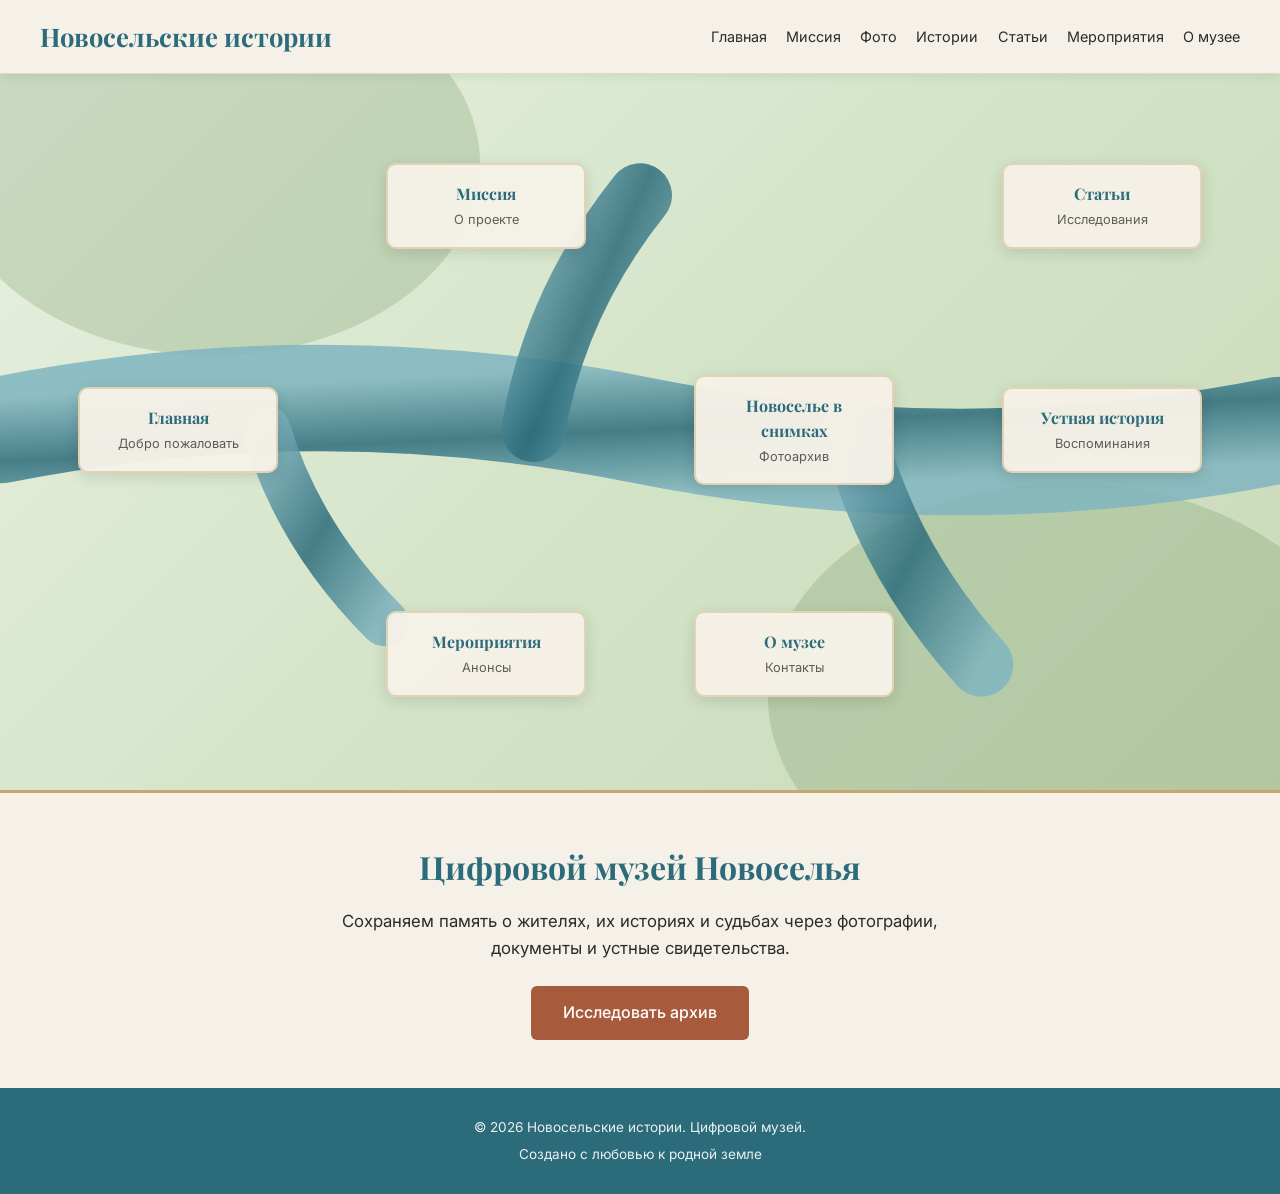
==== index.html @ 3d36f4f4 "Update index.html" ====
<!DOCTYPE html>
<html lang="ru">
<head>
    <meta charset="UTF-8">
    <meta name="viewport" content="width=device-width, initial-scale=1.0">
    <title>Новосельские истории — Цифровой музей</title>
    <link rel="preconnect" href="https://fonts.googleapis.com">
    <link rel="preconnect" href="https://fonts.gstatic.com" crossorigin>
    <link href="https://fonts.googleapis.com/css2?family=Playfair+Display:wght@400;700&family=Inter:wght@300;400;500&display=swap" rel="stylesheet">
    <style>
        :root {
            --color-water: #2B6B7A;
            --color-water-light: #7FB5C0;
            --color-bank: #C9A66B;
            --color-field: #6B8E5C;
            --color-bg: #F5F1E8;
            --color-text: #2C2C2C;
            --color-accent: #A85A3C;
            --font-heading: 'Playfair Display', Georgia, serif;
            --font-body: 'Inter', -apple-system, sans-serif;
        }
        * { margin: 0; padding: 0; box-sizing: border-box; }
        html, body { width: 100%; min-height: 100vh; }
        body { font-family: var(--font-body); color: var(--color-text); background-color: var(--color-bg); line-height: 1.6; }
        
        .site-header { position: fixed; top: 0; left: 0; right: 0; background: rgba(245, 241, 232, 0.97); z-index: 1000; padding: 1rem 2rem; box-shadow: 0 2px 10px rgba(0,0,0,0.08); border-bottom: 1px solid rgba(201, 166, 107, 0.3); }
        .header-content { max-width: 1200px; margin: 0 auto; display: flex; justify-content: space-between; align-items: center; flex-wrap: wrap; gap: 1rem; }
        .site-title { font-family: var(--font-heading); font-size: 1.6rem; font-weight: 700; color: var(--color-water); }
        .main-nav { display: flex; gap: 1.2rem; flex-wrap: wrap; }
        .nav-link { font-size: 0.9rem; color: var(--color-text); text-decoration: none; transition: color 0.3s ease; position: relative; }
        .nav-link:hover { color: var(--color-accent); }
        .nav-link::after { content: ''; position: absolute; bottom: -4px; left: 0; width: 0; height: 2px; background: var(--color-accent); transition: width 0.3s ease; }
        .nav-link:hover::after { width: 100%; }

        .landing-page { padding-top: 70px; }
        .map-container { position: relative; width: 100%; min-height: 80vh; background: linear-gradient(135deg, #e8f0e0 0%, #d4e4c8 50%, #c9d9b8 100%); overflow: hidden; }
        .channels-bg { position: absolute; top: 0; left: 0; width: 100%; height: 100%; z-index: 1; }
        
        .islands-grid { position: absolute; top: 0; left: 0; width: 100%; height: 100%; z-index: 2; display: grid; grid-template-columns: repeat(4, 1fr); grid-template-rows: repeat(3, 1fr); padding: 2rem; gap: 1rem; align-items: center; justify-items: center; }
        .island-card { background: rgba(245, 241, 232, 0.97); padding: 1rem 1.2rem; border-radius: 10px; box-shadow: 0 4px 15px rgba(0,0,0,0.12); text-align: center; transition: all 0.3s ease; border: 2px solid rgba(201, 166, 107, 0.4); cursor: pointer; max-width: 200px; width: 100%; }
        .island-card:hover { box-shadow: 0 8px 25px rgba(43, 107, 122, 0.25); transform: translateY(-4px); border-color: var(--color-water-light); }
        .island-card h3 { font-family: var(--font-heading); font-size: 1rem; color: var(--color-water); margin-bottom: 0.2rem; }
        .island-card p { font-size: 0.8rem; color: var(--color-text); opacity: 0.75; }

        .island-home { grid-column: 1; grid-row: 2; }
        .island-mission { grid-column: 2; grid-row: 1; }
        .island-photos { grid-column: 3; grid-row: 2; }
        .island-oral { grid-column: 4; grid-row: 2; }
        .island-articles { grid-column: 4; grid-row: 1; }
        .island-events { grid-column: 2; grid-row: 3; }
        .island-about { grid-column: 3; grid-row: 3; }

        .welcome-section { background: var(--color-bg); padding: 3rem 1.5rem; text-align: center; border-top: 3px solid var(--color-bank); }
        .welcome-content { max-width: 600px; margin: 0 auto; }
        .welcome-title { font-family: var(--font-heading); font-size: 2rem; color: var(--color-water); margin-bottom: 1rem; }
        .welcome-text { font-size: 1.05rem; margin-bottom: 1.5rem; color: var(--color-text); }
        .cta-button { display: inline-block; padding: 0.9rem 2rem; background: var(--color-accent); color: white; text-decoration: none; border-radius: 6px; font-weight: 500; transition: all 0.3s ease; }
        .cta-button:hover { background: var(--color-water); transform: translateY(-2px); }

        .site-footer { background: var(--color-water); color: white; text-align: center; padding: 1.5rem; }
        .site-footer p { margin: 0.3rem 0; opacity: 0.9; font-size: 0.85rem; }

        .notification { position: fixed; top: 90px; right: 20px; background: var(--color-water); color: white; padding: 0.8rem 1.2rem; border-radius: 6px; box-shadow: 0 4px 12px rgba(0,0,0,0.2); z-index: 10000; animation: slideIn 0.3s ease; max-width: 300px; font-size: 0.85rem; }
        @keyframes slideIn { from { transform: translateX(100%); opacity: 0; } to { transform: translateX(0); opacity: 1; } }
        @keyframes slideOut { from { transform: translateX(0); opacity: 1; } to { transform: translateX(100%); opacity: 0; } }

        @media (max-width: 900px) {
            .islands-grid { grid-template-columns: repeat(2, 1fr); grid-template-rows: auto; padding: 1rem; }
            .island-home { grid-column: 1; grid-row: 1; } .island-mission { grid-column: 2; grid-row: 1; }
            .island-photos { grid-column: 1; grid-row: 2; } .island-oral { grid-column: 2; grid-row: 2; }
            .island-articles { grid-column: 1; grid-row: 3; } .island-events { grid-column: 2; grid-row: 3; }
            .island-about { grid-column: 1 / 3; grid-row: 4; }
        }
        @media (max-width: 600px) {
            .header-content { flex-direction: column; align-items: center; }
            .site-title { font-size: 1.3rem; }
            .main-nav { justify-content: center; gap: 0.6rem; }
            .nav-link { font-size: 0.8rem; }
            .islands-grid { grid-template-columns: 1fr; }
            .island-home, .island-mission, .island-photos, .island-oral, .island-articles, .island-events, .island-about { grid-column: 1; }
            .island-home { grid-row: 1; } .island-mission { grid-row: 2; } .island-photos { grid-row: 3; }
            .island-oral { grid-row: 4; } .island-articles { grid-row: 5; } .island-events { grid-row: 6; } .island-about { grid-row: 7; }
        }
    </style>
</head>
<body>
    <header class="site-header">
        <div class="header-content">
            <h1 class="site-title">Новосельские истории</h1>
            <nav class="main-nav">
                <a href="#" class="nav-link" data-section="home">Главная</a>
                <a href="#" class="nav-link" data-section="mission">Миссия</a>
                <a href="#" class="nav-link" data-section="photos">Фото</a>
                <a href="#" class="nav-link" data-section="oral-history">Истории</a>
                <a href="#" class="nav-link" data-section="articles">Статьи</a>
                <a href="#" class="nav-link" data-section="events">Мероприятия</a>
                <a href="#" class="nav-link" data-section="about">О музее</a>
            </nav>
        </div>
    </header>

    <main class="landing-page">
        <div class="map-container">
            <svg class="channels-bg" viewBox="0 0 1200 800" preserveAspectRatio="xMidYMid slice" xmlns="http://www.w3.org/2000/svg">
                <defs>
                    <linearGradient id="waterGrad" x1="0%" y1="0%" x2="100%" y2="100%">
                        <stop offset="0%" stop-color="#7FB5C0" />
                        <stop offset="50%" stop-color="#2B6B7A" />
                        <stop offset="100%" stop-color="#7FB5C0" />
                    </linearGradient>
                </defs>
                <ellipse cx="200" cy="150" rx="250" ry="180" fill="#6B8E5C" opacity="0.25"/>
                <ellipse cx="1000" cy="650" rx="280" ry="200" fill="#6B8E5C" opacity="0.25"/>
                <path d="M 0 400 Q 300 340 600 400 T 1200 400" fill="none" stroke="url(#waterGrad)" stroke-width="100" stroke-linecap="round" opacity="0.85"/>
                <path d="M 500 400 Q 520 280 600 180" fill="none" stroke="url(#waterGrad)" stroke-width="60" stroke-linecap="round" opacity="0.85"/>
                <path d="M 800 400 Q 830 520 920 620" fill="none" stroke="url(#waterGrad)" stroke-width="60" stroke-linecap="round" opacity="0.85"/>
                <path d="M 250 400 Q 280 500 360 580" fill="none" stroke="url(#waterGrad)" stroke-width="45" stroke-linecap="round" opacity="0.85"/>
            </svg>

            <div class="islands-grid">
                <div class="island-card island-mission" data-section="mission"><h3>Миссия</h3><p>О проекте</p></div>
                <div class="island-card island-articles" data-section="articles"><h3>Статьи</h3><p>Исследования</p></div>
                <div class="island-card island-home" data-section="home"><h3>Главная</h3><p>Добро пожаловать</p></div>
                <div class="island-card island-photos" data-section="photos"><h3>Новоселье в снимках</h3><p>Фотоархив</p></div>
                <div class="island-card island-oral" data-section="oral-history"><h3>Устная история</h3><p>Воспоминания</p></div>
                <div class="island-card island-events" data-section="events"><h3>Мероприятия</h3><p>Анонсы</p></div>
                <div class="island-card island-about" data-section="about"><h3>О музее</h3><p>Контакты</p></div>
            </div>
        </div>

        <section class="welcome-section">
            <div class="welcome-content">
                <h2 class="welcome-title">Цифровой музей Новоселья</h2>
                <p class="welcome-text">Сохраняем память о жителях, их историях и судьбах через фотографии, документы и устные свидетельства.</p>
                <a href="#" class="cta-button" data-section="photos">Исследовать архив</a>
            </div>
        </section>
    </main>

    <footer class="site-footer">
        <div class="footer-content">
            <p>&copy; 2026 Новосельские истории. Цифровой музей.</p>
            <p>Создано с любовью к родной земле</p>
        </div>
    </footer>

    <script>
        document.addEventListener('DOMContentLoaded', function() {
            const sectionNames = {
                'home': 'Главная', 'mission': 'Миссия', 'photos': 'Новоселье в снимках',
                'oral-history': 'Устная история', 'articles': 'Статьи', 'events': 'Мероприятия', 'about': 'О музее'
            };

            function showNotification(message) {
                const existing = document.querySelector('.notification');
                if (existing) existing.remove();
                const notification = document.createElement('div');
                notification.className = 'notification';
                notification.textContent = message;
                document.body.appendChild(notification);
                setTimeout(() => {
                    notification.style.animation = 'slideOut 0.3s ease forwards';
                    setTimeout(() => notification.remove(), 300);
                }, 2500);
            }

            document.querySelectorAll('[data-section]').forEach(el => {
                el.addEventListener('click', function(e) {
                    e.preventDefault();
                    const section = this.getAttribute('data-section');
                    showNotification('Раздел "' + (sectionNames[section] || section) + '" скоро будет доступен');
                });
            });
            console.log('🌊 Новосельские истории — сайт загружен');
        });
    </script>
</body>
</html>
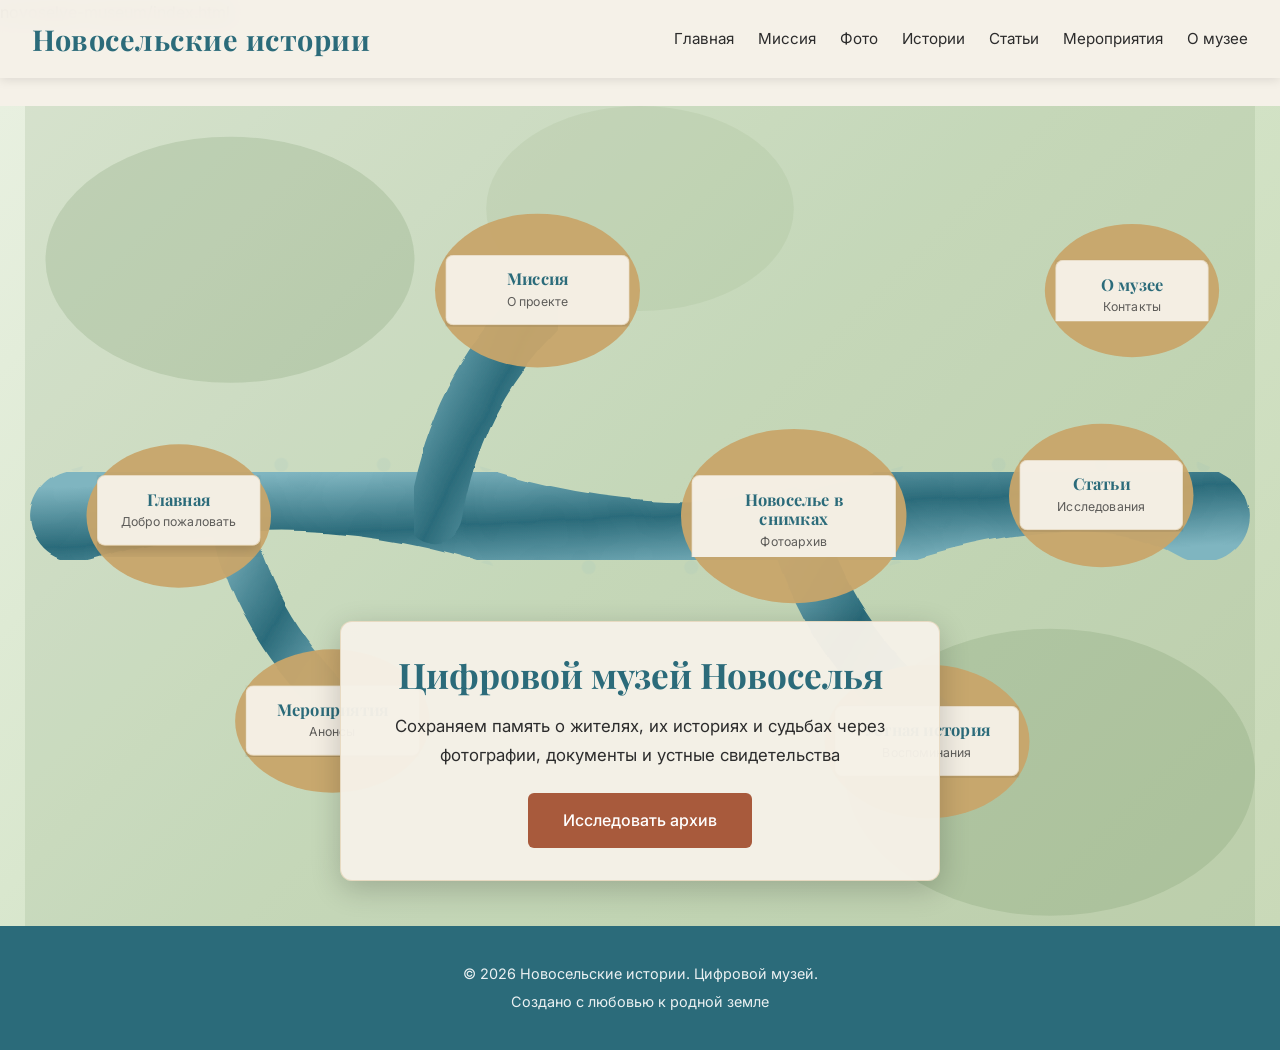
==== commit f3ad7583: "Update index.html" ====
--- a/index.html
+++ b/index.html
@@ -1,178 +1,719 @@
-<!DOCTYPE html>
+<write_to_file>
+<path>novoselye-museum/index.html</path>
+<content><!DOCTYPE html>
 <html lang="ru">
 <head>
-    <meta charset="UTF-8">
-    <meta name="viewport" content="width=device-width, initial-scale=1.0">
-    <title>Новосельские истории — Цифровой музей</title>
-    <link rel="preconnect" href="https://fonts.googleapis.com">
-    <link rel="preconnect" href="https://fonts.gstatic.com" crossorigin>
-    <link href="https://fonts.googleapis.com/css2?family=Playfair+Display:wght@400;700&family=Inter:wght@300;400;500&display=swap" rel="stylesheet">
-    <style>
-        :root {
-            --color-water: #2B6B7A;
-            --color-water-light: #7FB5C0;
-            --color-bank: #C9A66B;
-            --color-field: #6B8E5C;
-            --color-bg: #F5F1E8;
-            --color-text: #2C2C2C;
-            --color-accent: #A85A3C;
-            --font-heading: 'Playfair Display', Georgia, serif;
-            --font-body: 'Inter', -apple-system, sans-serif;
-        }
-        * { margin: 0; padding: 0; box-sizing: border-box; }
-        html, body { width: 100%; min-height: 100vh; }
-        body { font-family: var(--font-body); color: var(--color-text); background-color: var(--color-bg); line-height: 1.6; }
-        
-        .site-header { position: fixed; top: 0; left: 0; right: 0; background: rgba(245, 241, 232, 0.97); z-index: 1000; padding: 1rem 2rem; box-shadow: 0 2px 10px rgba(0,0,0,0.08); border-bottom: 1px solid rgba(201, 166, 107, 0.3); }
-        .header-content { max-width: 1200px; margin: 0 auto; display: flex; justify-content: space-between; align-items: center; flex-wrap: wrap; gap: 1rem; }
-        .site-title { font-family: var(--font-heading); font-size: 1.6rem; font-weight: 700; color: var(--color-water); }
-        .main-nav { display: flex; gap: 1.2rem; flex-wrap: wrap; }
-        .nav-link { font-size: 0.9rem; color: var(--color-text); text-decoration: none; transition: color 0.3s ease; position: relative; }
-        .nav-link:hover { color: var(--color-accent); }
-        .nav-link::after { content: ''; position: absolute; bottom: -4px; left: 0; width: 0; height: 2px; background: var(--color-accent); transition: width 0.3s ease; }
-        .nav-link:hover::after { width: 100%; }
-
-        .landing-page { padding-top: 70px; }
-        .map-container { position: relative; width: 100%; min-height: 80vh; background: linear-gradient(135deg, #e8f0e0 0%, #d4e4c8 50%, #c9d9b8 100%); overflow: hidden; }
-        .channels-bg { position: absolute; top: 0; left: 0; width: 100%; height: 100%; z-index: 1; }
-        
-        .islands-grid { position: absolute; top: 0; left: 0; width: 100%; height: 100%; z-index: 2; display: grid; grid-template-columns: repeat(4, 1fr); grid-template-rows: repeat(3, 1fr); padding: 2rem; gap: 1rem; align-items: center; justify-items: center; }
-        .island-card { background: rgba(245, 241, 232, 0.97); padding: 1rem 1.2rem; border-radius: 10px; box-shadow: 0 4px 15px rgba(0,0,0,0.12); text-align: center; transition: all 0.3s ease; border: 2px solid rgba(201, 166, 107, 0.4); cursor: pointer; max-width: 200px; width: 100%; }
-        .island-card:hover { box-shadow: 0 8px 25px rgba(43, 107, 122, 0.25); transform: translateY(-4px); border-color: var(--color-water-light); }
-        .island-card h3 { font-family: var(--font-heading); font-size: 1rem; color: var(--color-water); margin-bottom: 0.2rem; }
-        .island-card p { font-size: 0.8rem; color: var(--color-text); opacity: 0.75; }
-
-        .island-home { grid-column: 1; grid-row: 2; }
-        .island-mission { grid-column: 2; grid-row: 1; }
-        .island-photos { grid-column: 3; grid-row: 2; }
-        .island-oral { grid-column: 4; grid-row: 2; }
-        .island-articles { grid-column: 4; grid-row: 1; }
-        .island-events { grid-column: 2; grid-row: 3; }
-        .island-about { grid-column: 3; grid-row: 3; }
-
-        .welcome-section { background: var(--color-bg); padding: 3rem 1.5rem; text-align: center; border-top: 3px solid var(--color-bank); }
-        .welcome-content { max-width: 600px; margin: 0 auto; }
-        .welcome-title { font-family: var(--font-heading); font-size: 2rem; color: var(--color-water); margin-bottom: 1rem; }
-        .welcome-text { font-size: 1.05rem; margin-bottom: 1.5rem; color: var(--color-text); }
-        .cta-button { display: inline-block; padding: 0.9rem 2rem; background: var(--color-accent); color: white; text-decoration: none; border-radius: 6px; font-weight: 500; transition: all 0.3s ease; }
-        .cta-button:hover { background: var(--color-water); transform: translateY(-2px); }
-
-        .site-footer { background: var(--color-water); color: white; text-align: center; padding: 1.5rem; }
-        .site-footer p { margin: 0.3rem 0; opacity: 0.9; font-size: 0.85rem; }
-
-        .notification { position: fixed; top: 90px; right: 20px; background: var(--color-water); color: white; padding: 0.8rem 1.2rem; border-radius: 6px; box-shadow: 0 4px 12px rgba(0,0,0,0.2); z-index: 10000; animation: slideIn 0.3s ease; max-width: 300px; font-size: 0.85rem; }
-        @keyframes slideIn { from { transform: translateX(100%); opacity: 0; } to { transform: translateX(0); opacity: 1; } }
-        @keyframes slideOut { from { transform: translateX(0); opacity: 1; } to { transform: translateX(100%); opacity: 0; } }
-
-        @media (max-width: 900px) {
-            .islands-grid { grid-template-columns: repeat(2, 1fr); grid-template-rows: auto; padding: 1rem; }
-            .island-home { grid-column: 1; grid-row: 1; } .island-mission { grid-column: 2; grid-row: 1; }
-            .island-photos { grid-column: 1; grid-row: 2; } .island-oral { grid-column: 2; grid-row: 2; }
-            .island-articles { grid-column: 1; grid-row: 3; } .island-events { grid-column: 2; grid-row: 3; }
-            .island-about { grid-column: 1 / 3; grid-row: 4; }
-        }
-        @media (max-width: 600px) {
-            .header-content { flex-direction: column; align-items: center; }
-            .site-title { font-size: 1.3rem; }
-            .main-nav { justify-content: center; gap: 0.6rem; }
-            .nav-link { font-size: 0.8rem; }
-            .islands-grid { grid-template-columns: 1fr; }
-            .island-home, .island-mission, .island-photos, .island-oral, .island-articles, .island-events, .island-about { grid-column: 1; }
-            .island-home { grid-row: 1; } .island-mission { grid-row: 2; } .island-photos { grid-row: 3; }
-            .island-oral { grid-row: 4; } .island-articles { grid-row: 5; } .island-events { grid-row: 6; } .island-about { grid-row: 7; }
-        }
-    </style>
+<meta charset="UTF-8">
+<meta name="viewport" content="width=device-width, initial-scale=1.0">
+<meta name="description" content="Новосельские истории — цифровой музей, сохраняющий память о жителях Новоселья через фотографии, документы и устные свидетельства">
+<title>Новосельские истории — Цифровой музей</title>
+<link rel="preconnect" href="https://fonts.googleapis.com">
+<link rel="preconnect" href="https://fonts.gstatic.com" crossorigin>
+<link href="https://fonts.googleapis.com/css2?family=Playfair+Display:wght@400;700&family=Inter:wght@300;400;500&display=swap" rel="stylesheet">
+
+<style>
+    /* ===== CSS Переменные ===== */
+    :root {
+        --color-water: #2B6B7A;
+        --color-water-light: #7FB5C0;
+        --color-bank: #C9A66B;
+        --color-field: #6B8E5C;
+        --color-bg: #F5F1E8;
+        --color-text: #2C2C2C;
+        --color-accent: #A85A3C;
+        
+        --font-heading: 'Playfair Display', serif;
+        --font-body: 'Inter', sans-serif;
+        
+        --transition-smooth: all 0.3s ease;
+    }
+
+    /* ===== Базовые стили ===== */
+    * {
+        margin: 0;
+        padding: 0;
+        box-sizing: border-box;
+    }
+
+    html {
+        scroll-behavior: smooth;
+    }
+
+    body {
+        font-family: var(--font-body);
+        color: var(--color-text);
+        background-color: var(--color-bg);
+        line-height: 1.6;
+        overflow-x: hidden;
+    }
+
+    /* ===== Шапка ===== */
+    .site-header {
+        position: fixed;
+        top: 0;
+        left: 0;
+        right: 0;
+        background: rgba(245, 241, 232, 0.95);
+        backdrop-filter: blur(10px);
+        -webkit-backdrop-filter: blur(10px);
+        z-index: 1000;
+        padding: 1rem 2rem;
+        box-shadow: 0 2px 10px rgba(0,0,0,0.1);
+    }
+
+    .header-content {
+        max-width: 1400px;
+        margin: 0 auto;
+        display: flex;
+        justify-content: space-between;
+        align-items: center;
+        flex-wrap: wrap;
+        gap: 1rem;
+    }
+
+    .site-title {
+        font-family: var(--font-heading);
+        font-size: 1.8rem;
+        font-weight: 700;
+        color: var(--color-water);
+        letter-spacing: 0.5px;
+    }
+
+    .main-nav {
+        display: flex;
+        gap: 1.5rem;
+        flex-wrap: wrap;
+    }
+
+    .nav-link {
+        font-size: 0.95rem;
+        color: var(--color-text);
+        text-decoration: none;
+        transition: var(--transition-smooth);
+        position: relative;
+        font-weight: 400;
+    }
+
+    .nav-link:hover {
+        color: var(--color-accent);
+    }
+
+    .nav-link::after {
+        content: '';
+        position: absolute;
+        bottom: -5px;
+        left: 0;
+        width: 0;
+        height: 2px;
+        background: var(--color-accent);
+        transition: width 0.3s ease;
+    }
+
+    .nav-link:hover::after {
+        width: 100%;
+    }
+
+    /* ===== Лендинг ===== */
+    .landing-page {
+        min-height: 100vh;
+        padding-top: 80px;
+        position: relative;
+    }
+
+    .map-container {
+        position: relative;
+        width: 100%;
+        height: calc(100vh - 80px);
+        overflow: hidden;
+        background: linear-gradient(135deg, #e8f0e0 0%, #d4e4c8 50%, #c9d9b8 100%);
+    }
+
+    .channels-map {
+        width: 100%;
+        height: 100%;
+        display: block;
+    }
+
+    /* Анимация каналов */
+    .channel {
+        animation: flow 6s ease-in-out infinite;
+    }
+
+    .channel:nth-child(2) {
+        animation-delay: 1s;
+    }
+
+    .channel:nth-child(3) {
+        animation-delay: 2s;
+    }
+
+    @keyframes flow {
+        0%, 100% {
+            opacity: 0.85;
+        }
+        50% {
+            opacity: 1;
+        }
+    }
+
+    /* Островки */
+    .island {
+        cursor: pointer;
+        transition: transform 0.4s ease;
+    }
+
+    .island:hover {
+        transform: scale(1.08);
+    }
+
+    .island-card {
+        background: rgba(245, 241, 232, 0.97);
+        padding: 0.8rem 1rem;
+        border-radius: 8px;
+        box-shadow: 0 4px 15px rgba(0,0,0,0.2);
+        text-align: center;
+        transition: var(--transition-smooth);
+        border: 1px solid rgba(201, 166, 107, 0.3);
+    }
+
+    .island:hover .island-card {
+        box-shadow: 0 8px 25px rgba(43, 107, 122, 0.3);
+        transform: translateY(-3px);
+        border-color: var(--color-water-light);
+    }
+
+    .island-card h3 {
+        font-family: var(--font-heading);
+        font-size: 1rem;
+        color: var(--color-water);
+        margin-bottom: 0.2rem;
+        line-height: 1.2;
+    }
+
+    .island-card p {
+        font-size: 0.75rem;
+        color: var(--color-text);
+        opacity: 0.75;
+        margin: 0;
+    }
+
+    /* Приветственный блок */
+    .welcome-section {
+        position: absolute;
+        bottom: 5%;
+        left: 50%;
+        transform: translateX(-50%);
+        text-align: center;
+        background: rgba(245, 241, 232, 0.97);
+        padding: 2rem 3rem;
+        border-radius: 12px;
+        box-shadow: 0 8px 30px rgba(0,0,0,0.2);
+        max-width: 600px;
+        width: 90%;
+        border: 1px solid rgba(201, 166, 107, 0.3);
+    }
+
+    .welcome-title {
+        font-family: var(--font-heading);
+        font-size: 2.2rem;
+        color: var(--color-water);
+        margin-bottom: 1rem;
+        line-height: 1.2;
+    }
+
+    .welcome-text {
+        font-size: 1.05rem;
+        margin-bottom: 1.5rem;
+        line-height: 1.7;
+        color: var(--color-text);
+    }
+
+    .cta-button {
+        display: inline-block;
+        padding: 0.9rem 2.2rem;
+        background: var(--color-accent);
+        color: white;
+        text-decoration: none;
+        border-radius: 6px;
+        font-weight: 500;
+        transition: var(--transition-smooth);
+        border: none;
+        cursor: pointer;
+        font-size: 1rem;
+    }
+
+    .cta-button:hover {
+        background: var(--color-water);
+        transform: translateY(-2px);
+        box-shadow: 0 6px 20px rgba(43, 107, 122, 0.3);
+    }
+
+    /* ===== Футер ===== */
+    .site-footer {
+        background: var(--color-water);
+        color: white;
+        text-align: center;
+        padding: 2rem;
+    }
+
+    .footer-content p {
+        margin: 0.3rem 0;
+        opacity: 0.9;
+        font-size: 0.9rem;
+    }
+
+    /* ===== Уведомления ===== */
+    .notification {
+        position: fixed;
+        top: 100px;
+        right: 20px;
+        background: var(--color-water);
+        color: white;
+        padding: 1rem 1.5rem;
+        border-radius: 8px;
+        box-shadow: 0 4px 15px rgba(0,0,0,0.2);
+        z-index: 10000;
+        animation: slideIn 0.3s ease;
+        max-width: 300px;
+        font-size: 0.9rem;
+    }
+
+    @keyframes slideIn {
+        from {
+            transform: translateX(400px);
+            opacity: 0;
+        }
+        to {
+            transform: translateX(0);
+            opacity: 1;
+        }
+    }
+
+    @keyframes slideOut {
+        from {
+            transform: translateX(0);
+            opacity: 1;
+        }
+        to {
+            transform: translateX(400px);
+            opacity: 0;
+        }
+    }
+
+    /* ===== Адаптивность ===== */
+    @media (max-width: 768px) {
+        .site-header {
+            padding: 0.8rem 1rem;
+        }
+
+        .header-content {
+            flex-direction: column;
+            align-items: center;
+        }
+
+        .site-title {
+            font-size: 1.4rem;
+        }
+
+        .main-nav {
+            justify-content: center;
+            gap: 0.8rem;
+        }
+
+        .nav-link {
+            font-size: 0.85rem;
+        }
+
+        .channels-map {
+            transform-origin: center center;
+        }
+
+        .welcome-section {
+            padding: 1.5rem;
+        }
+
+        .welcome-title {
+            font-size: 1.6rem;
+        }
+
+        .welcome-text {
+            font-size: 0.95rem;
+        }
+
+        .cta-button {
+            padding: 0.7rem 1.5rem;
+            font-size: 0.9rem;
+        }
+    }
+
+    @media (max-width: 480px) {
+        .site-title {
+            font-size: 1.2rem;
+        }
+
+        .main-nav {
+            gap: 0.6rem;
+        }
+
+        .nav-link {
+            font-size: 0.75rem;
+        }
+
+        .welcome-title {
+            font-size: 1.3rem;
+        }
+    }
+</style>
 </head>
 <body>
-    <header class="site-header">
-        <div class="header-content">
-            <h1 class="site-title">Новосельские истории</h1>
-            <nav class="main-nav">
-                <a href="#" class="nav-link" data-section="home">Главная</a>
-                <a href="#" class="nav-link" data-section="mission">Миссия</a>
-                <a href="#" class="nav-link" data-section="photos">Фото</a>
-                <a href="#" class="nav-link" data-section="oral-history">Истории</a>
-                <a href="#" class="nav-link" data-section="articles">Статьи</a>
-                <a href="#" class="nav-link" data-section="events">Мероприятия</a>
-                <a href="#" class="nav-link" data-section="about">О музее</a>
-            </nav>
-        </div>
-    </header>
-
-    <main class="landing-page">
-        <div class="map-container">
-            <svg class="channels-bg" viewBox="0 0 1200 800" preserveAspectRatio="xMidYMid slice" xmlns="http://www.w3.org/2000/svg">
-                <defs>
-                    <linearGradient id="waterGrad" x1="0%" y1="0%" x2="100%" y2="100%">
-                        <stop offset="0%" stop-color="#7FB5C0" />
-                        <stop offset="50%" stop-color="#2B6B7A" />
-                        <stop offset="100%" stop-color="#7FB5C0" />
-                    </linearGradient>
-                </defs>
-                <ellipse cx="200" cy="150" rx="250" ry="180" fill="#6B8E5C" opacity="0.25"/>
-                <ellipse cx="1000" cy="650" rx="280" ry="200" fill="#6B8E5C" opacity="0.25"/>
-                <path d="M 0 400 Q 300 340 600 400 T 1200 400" fill="none" stroke="url(#waterGrad)" stroke-width="100" stroke-linecap="round" opacity="0.85"/>
-                <path d="M 500 400 Q 520 280 600 180" fill="none" stroke="url(#waterGrad)" stroke-width="60" stroke-linecap="round" opacity="0.85"/>
-                <path d="M 800 400 Q 830 520 920 620" fill="none" stroke="url(#waterGrad)" stroke-width="60" stroke-linecap="round" opacity="0.85"/>
-                <path d="M 250 400 Q 280 500 360 580" fill="none" stroke="url(#waterGrad)" stroke-width="45" stroke-linecap="round" opacity="0.85"/>
-            </svg>
-
-            <div class="islands-grid">
-                <div class="island-card island-mission" data-section="mission"><h3>Миссия</h3><p>О проекте</p></div>
-                <div class="island-card island-articles" data-section="articles"><h3>Статьи</h3><p>Исследования</p></div>
-                <div class="island-card island-home" data-section="home"><h3>Главная</h3><p>Добро пожаловать</p></div>
-                <div class="island-card island-photos" data-section="photos"><h3>Новоселье в снимках</h3><p>Фотоархив</p></div>
-                <div class="island-card island-oral" data-section="oral-history"><h3>Устная история</h3><p>Воспоминания</p></div>
-                <div class="island-card island-events" data-section="events"><h3>Мероприятия</h3><p>Анонсы</p></div>
-                <div class="island-card island-about" data-section="about"><h3>О музее</h3><p>Контакты</p></div>
-            </div>
-        </div>
-
-        <section class="welcome-section">
-            <div class="welcome-content">
-                <h2 class="welcome-title">Цифровой музей Новоселья</h2>
-                <p class="welcome-text">Сохраняем память о жителях, их историях и судьбах через фотографии, документы и устные свидетельства.</p>
-                <a href="#" class="cta-button" data-section="photos">Исследовать архив</a>
-            </div>
-        </section>
-    </main>
-
-    <footer class="site-footer">
-        <div class="footer-content">
-            <p>&copy; 2026 Новосельские истории. Цифровой музей.</p>
-            <p>Создано с любовью к родной земле</p>
-        </div>
-    </footer>
-
-    <script>
-        document.addEventListener('DOMContentLoaded', function() {
-            const sectionNames = {
-                'home': 'Главная', 'mission': 'Миссия', 'photos': 'Новоселье в снимках',
-                'oral-history': 'Устная история', 'articles': 'Статьи', 'events': 'Мероприятия', 'about': 'О музее'
-            };
-
-            function showNotification(message) {
-                const existing = document.querySelector('.notification');
-                if (existing) existing.remove();
-                const notification = document.createElement('div');
-                notification.className = 'notification';
-                notification.textContent = message;
-                document.body.appendChild(notification);
-                setTimeout(() => {
-                    notification.style.animation = 'slideOut 0.3s ease forwards';
-                    setTimeout(() => notification.remove(), 300);
-                }, 2500);
+<!-- Шапка -->
+<header class="site-header">
+<div class="header-content">
+<h1 class="site-title">Новосельские истории</h1>
+<nav class="main-nav">
+<a href="#home" class="nav-link">Главная</a>
+<a href="#mission" class="nav-link">Миссия</a>
+<a href="#photos" class="nav-link">Фото</a>
+<a href="#oral-history" class="nav-link">Истории</a>
+<a href="#articles" class="nav-link">Статьи</a>
+<a href="#events" class="nav-link">Мероприятия</a>
+<a href="#about" class="nav-link">О музее</a>
+</nav>
+</div>
+</header>
+<!-- Лендинг с картой каналов -->
+<main class="landing-page">
+    <div class="map-container">
+        <!-- SVG карта каналов -->
+        <svg class="channels-map" viewBox="0 0 1200 800" preserveAspectRatio="xMidYMid meet">
+            <defs>
+                <!-- Градиент для воды -->
+                <linearGradient id="waterGradient" x1="0%" y1="0%" x2="100%" y2="100%">
+                    <stop offset="0%" style="stop-color:#7FB5C0;stop-opacity:1" />
+                    <stop offset="50%" style="stop-color:#2B6B7A;stop-opacity:1" />
+                    <stop offset="100%" style="stop-color:#7FB5C0;stop-opacity:1" />
+                </linearGradient>
+                
+                <!-- Фильтр для волн -->
+                <filter id="wave" x="-20%" y="-20%" width="140%" height="140%">
+                    <feTurbulence type="fractalNoise" baseFrequency="0.015" numOctaves="2" result="noise" seed="2"/>
+                    <feDisplacementMap in="SourceGraphic" in2="noise" scale="8" xChannelSelector="R" yChannelSelector="G"/>
+                </filter>
+
+                <!-- Паттерн для ряби -->
+                <pattern id="ripple" x="0" y="0" width="100" height="100" patternUnits="userSpaceOnUse">
+                    <circle cx="50" cy="50" r="2" fill="#7FB5C0" opacity="0.4">
+                        <animate attributeName="r" values="2;10;2" dur="4s" repeatCount="indefinite" />
+                        <animate attributeName="opacity" values="0.4;0;0.4" dur="4s" repeatCount="indefinite" />
+                    </circle>
+                </pattern>
+            </defs>
+
+            <!-- Фон полей -->
+            <rect width="1200" height="800" fill="#6B8E5C" opacity="0.15"/>
+            
+            <!-- Декоративные пятна полей -->
+            <ellipse cx="200" cy="150" rx="180" ry="120" fill="#6B8E5C" opacity="0.2"/>
+            <ellipse cx="1000" cy="650" rx="200" ry="140" fill="#6B8E5C" opacity="0.2"/>
+            <ellipse cx="600" cy="100" rx="150" ry="100" fill="#8FA87C" opacity="0.15"/>
+
+            <!-- Каналы -->
+            <g class="water-channels">
+                <!-- Главный канал -->
+                <path class="channel main-channel" 
+                      d="M 50 400 Q 250 340 450 400 T 850 400 T 1150 400" 
+                      fill="none" 
+                      stroke="url(#waterGradient)" 
+                      stroke-width="90"
+                      stroke-linecap="round"
+                      filter="url(#wave)"/>
+                
+                <!-- Боковой канал вверх -->
+                <path class="channel side-channel" 
+                      d="M 400 400 Q 420 280 500 200" 
+                      fill="none" 
+                      stroke="url(#waterGradient)" 
+                      stroke-width="55"
+                      stroke-linecap="round"
+                      filter="url(#wave)"/>
+                
+                <!-- Боковой канал вниз -->
+                <path class="channel side-channel" 
+                      d="M 750 400 Q 780 520 880 600" 
+                      fill="none" 
+                      stroke="url(#waterGradient)" 
+                      stroke-width="55"
+                      stroke-linecap="round"
+                      filter="url(#wave)"/>
+
+                <!-- Малый канал -->
+                <path class="channel small-channel" 
+                      d="M 200 400 Q 220 500 300 580" 
+                      fill="none" 
+                      stroke="url(#waterGradient)" 
+                      stroke-width="40"
+                      stroke-linecap="round"
+                      filter="url(#wave)"/>
+
+                <!-- Рябь на воде (поверх каналов) -->
+                <path class="channel-ripple" 
+                      d="M 50 400 Q 250 340 450 400 T 850 400 T 1150 400" 
+                      fill="none" 
+                      stroke="url(#ripple)" 
+                      stroke-width="90"
+                      opacity="0.6"/>
+            </g>
+
+            <!-- Островки с разделами -->
+            <g class="islands">
+                <!-- Главная -->
+                <g class="island" data-section="home">
+                    <ellipse cx="150" cy="400" rx="90" ry="70" fill="#C9A66B" opacity="0.95"/>
+                    <foreignObject x="70" y="360" width="160" height="80">
+                        <div xmlns="http://www.w3.org/1999/xhtml" class="island-card">
+                            <h3>Главная</h3>
+                            <p>Добро пожаловать</p>
+                        </div>
+                    </foreignObject>
+                </g>
+
+                <!-- Миссия -->
+                <g class="island" data-section="mission">
+                    <ellipse cx="500" cy="180" rx="100" ry="75" fill="#C9A66B" opacity="0.95"/>
+                    <foreignObject x="410" y="145" width="180" height="70">
+                        <div xmlns="http://www.w3.org/1999/xhtml" class="island-card">
+                            <h3>Миссия</h3>
+                            <p>О проекте</p>
+                        </div>
+                    </foreignObject>
+                </g>
+
+                <!-- Фото -->
+                <g class="island" data-section="photos">
+                    <ellipse cx="750" cy="400" rx="110" ry="85" fill="#C9A66B" opacity="0.95"/>
+                    <foreignObject x="650" y="360" width="200" height="80">
+                        <div xmlns="http://www.w3.org/1999/xhtml" class="island-card">
+                            <h3>Новоселье в снимках</h3>
+                            <p>Фотоархив</p>
+                        </div>
+                    </foreignObject>
+                </g>
+
+                <!-- Устная история -->
+                <g class="island" data-section="oral-history">
+                    <ellipse cx="880" cy="620" rx="100" ry="75" fill="#C9A66B" opacity="0.95"/>
+                    <foreignObject x="790" y="585" width="180" height="70">
+                        <div xmlns="http://www.w3.org/1999/xhtml" class="island-card">
+                            <h3>Устная история</h3>
+                            <p>Воспоминания</p>
+                        </div>
+                    </foreignObject>
+                </g>
+
+                <!-- Статьи -->
+                <g class="island" data-section="articles">
+                    <ellipse cx="1050" cy="380" rx="90" ry="70" fill="#C9A66B" opacity="0.95"/>
+                    <foreignObject x="970" y="345" width="160" height="70">
+                        <div xmlns="http://www.w3.org/1999/xhtml" class="island-card">
+                            <h3>Статьи</h3>
+                            <p>Исследования</p>
+                        </div>
+                    </foreignObject>
+                </g>
+
+                <!-- Мероприятия -->
+                <g class="island" data-section="events">
+                    <ellipse cx="300" cy="600" rx="95" ry="70" fill="#C9A66B" opacity="0.95"/>
+                    <foreignObject x="215" y="565" width="170" height="70">
+                        <div xmlns="http://www.w3.org/1999/xhtml" class="island-card">
+                            <h3>Мероприятия</h3>
+                            <p>Анонсы</p>
+                        </div>
+                    </foreignObject>
+                </g>
+
+                <!-- О музее -->
+                <g class="island" data-section="about">
+                    <ellipse cx="1080" cy="180" rx="85" ry="65" fill="#C9A66B" opacity="0.95"/>
+                    <foreignObject x="1005" y="150" width="150" height="60">
+                        <div xmlns="http://www.w3.org/1999/xhtml" class="island-card">
+                            <h3>О музее</h3>
+                            <p>Контакты</p>
+                        </div>
+                    </foreignObject>
+                </g>
+            </g>
+        </svg>
+    </div>
+
+    <!-- Приветственный блок -->
+    <section class="welcome-section">
+        <h2 class="welcome-title">Цифровой музей Новоселья</h2>
+        <p class="welcome-text">
+            Сохраняем память о жителях, их историях и судьбах через фотографии, 
+            документы и устные свидетельства
+        </p>
+        <a href="#photos" class="cta-button">Исследовать архив</a>
+    </section>
+</main>
+
+<!-- Футер -->
+<footer class="site-footer">
+    <div class="footer-content">
+        <p>&copy; 2026 Новосельские истории. Цифровой музей.</p>
+        <p>Создано с любовью к родной земле</p>
+    </div>
+</footer>
+
+<script>
+    // ===== Инициализация при загрузке =====
+    document.addEventListener('DOMContentLoaded', function() {
+        initNavigation();
+        initIslandInteractions();
+        initScrollEffects();
+        console.log('🌊 Новосельские истории — сайт загружен');
+    });
+
+    // ===== Навигация =====
+    function initNavigation() {
+        const navLinks = document.querySelectorAll('.nav-link');
+        
+        navLinks.forEach(link => {
+            link.addEventListener('click', function(e) {
+                e.preventDefault();
+                const targetId = this.getAttribute('href').substring(1);
+                scrollToSection(targetId);
+            });
+        });
+    }
+
+    function scrollToSection(sectionId) {
+        const element = document.querySelector(`[data-section="${sectionId}"]`);
+        if (element) {
+            element.scrollIntoView({ behavior: 'smooth', block: 'center' });
+            highlightIsland(element);
+        }
+    }
+
+    // ===== Интерактивность островков =====
+    function initIslandInteractions() {
+        const islands = document.querySelectorAll('.island');
+        
+        islands.forEach(island => {
+            island.addEventListener('click', function() {
+                const section = this.getAttribute('data-section');
+                handleIslandClick(section);
+            });
+            
+            island.addEventListener('mouseenter', function() {
+                createRippleEffect(this);
+            });
+        });
+    }
+
+    function handleIslandClick(section) {
+        const sectionNames = {
+            'home': 'Главная',
+            'mission': 'Миссия',
+            'photos': 'Новоселье в снимках',
+            'oral-history': 'Устная история',
+            'articles': 'Статьи',
+            'events': 'Мероприятия',
+            'about': 'О музее'
+        };
+        
+        showNotification(`Раздел "${sectionNames[section] || section}" скоро будет доступен`);
+    }
+
+    function highlightIsland(island) {
+        document.querySelectorAll('.island').forEach(i => {
+            i.style.filter = '';
+        });
+        
+        island.style.filter = 'brightness(1.15) drop-shadow(0 0 20px rgba(127, 181, 192, 0.8))';
+        
+        setTimeout(() => {
+            island.style.filter = '';
+        }, 2000);
+    }
+
+    // ===== Эффект кругов на воде =====
+    function createRippleEffect(element) {
+        const svg = document.querySelector('.channels-map');
+        const bbox = element.getBBox();
+        const centerX = bbox.x + bbox.width / 2;
+        const centerY = bbox.y + bbox.height / 2;
+        
+        for (let i = 0; i < 3; i++) {
+            setTimeout(() => {
+                createRipple(svg, centerX, centerY);
+            }, i * 200);
+        }
+    }
+
+    function createRipple(svg, x, y) {
+        const ripple = document.createElementNS('http://www.w3.org/2000/svg', 'circle');
+        ripple.setAttribute('cx', x);
+        ripple.setAttribute('cy', y);
+        ripple.setAttribute('r', '0');
+        ripple.setAttribute('fill', 'none');
+        ripple.setAttribute('stroke', '#7FB5C0');
+        ripple.setAttribute('stroke-width', '2');
+        ripple.setAttribute('opacity', '0.7');
+        
+        svg.appendChild(ripple);
+        
+        let radius = 0;
+        let opacity = 0.7;
+        
+        const animate = () => {
+            radius += 2.5;
+            opacity -= 0.015;
+            
+            ripple.setAttribute('r', radius);
+            ripple.setAttribute('opacity', Math.max(0, opacity));
+            
+            if (opacity > 0) {
+                requestAnimationFrame(animate);
+            } else {
+                ripple.remove();
             }
-
-            document.querySelectorAll('[data-section]').forEach(el => {
-                el.addEventListener('click', function(e) {
-                    e.preventDefault();
-                    const section = this.getAttribute('data-section');
-                    showNotification('Раздел "' + (sectionNames[section] || section) + '" скоро будет доступен');
-                });
-            });
-            console.log('🌊 Новосельские истории — сайт загружен');
-        });
-    </script>
+        };
+        
+        requestAnimationFrame(animate);
+    }
+
+    // ===== Эффекты при скролле =====
+    function initScrollEffects() {
+        const map = document.querySelector('.map-container');
+        
+        window.addEventListener('scroll', () => {
+            const currentScroll = window.pageYOffset;
+            if (map) {
+                const scrollPercent = currentScroll / Math.max(1, document.documentElement.scrollHeight - window.innerHeight);
+                map.style.transform = `translateY(${currentScroll * 0.2}px)`;
+            }
+        }, { passive: true });
+    }
+
+    // ===== Уведомления =====
+    function showNotification(message) {
+        const existing = document.querySelector('.notification');
+        if (existing) existing.remove();
+        
+        const notification = document.createElement('div');
+        notification.className = 'notification';
+        notification.textContent = message;
+        
+        document.body.appendChild(notification);
+        
+        setTimeout(() => {
+            notification.style.animation = 'slideOut 0.3s ease forwards';
+            setTimeout(() => notification.remove(), 300);
+        }, 3000);
+    }
+</script>
 </body>
 </html>
+</content>
+</write_to_file>
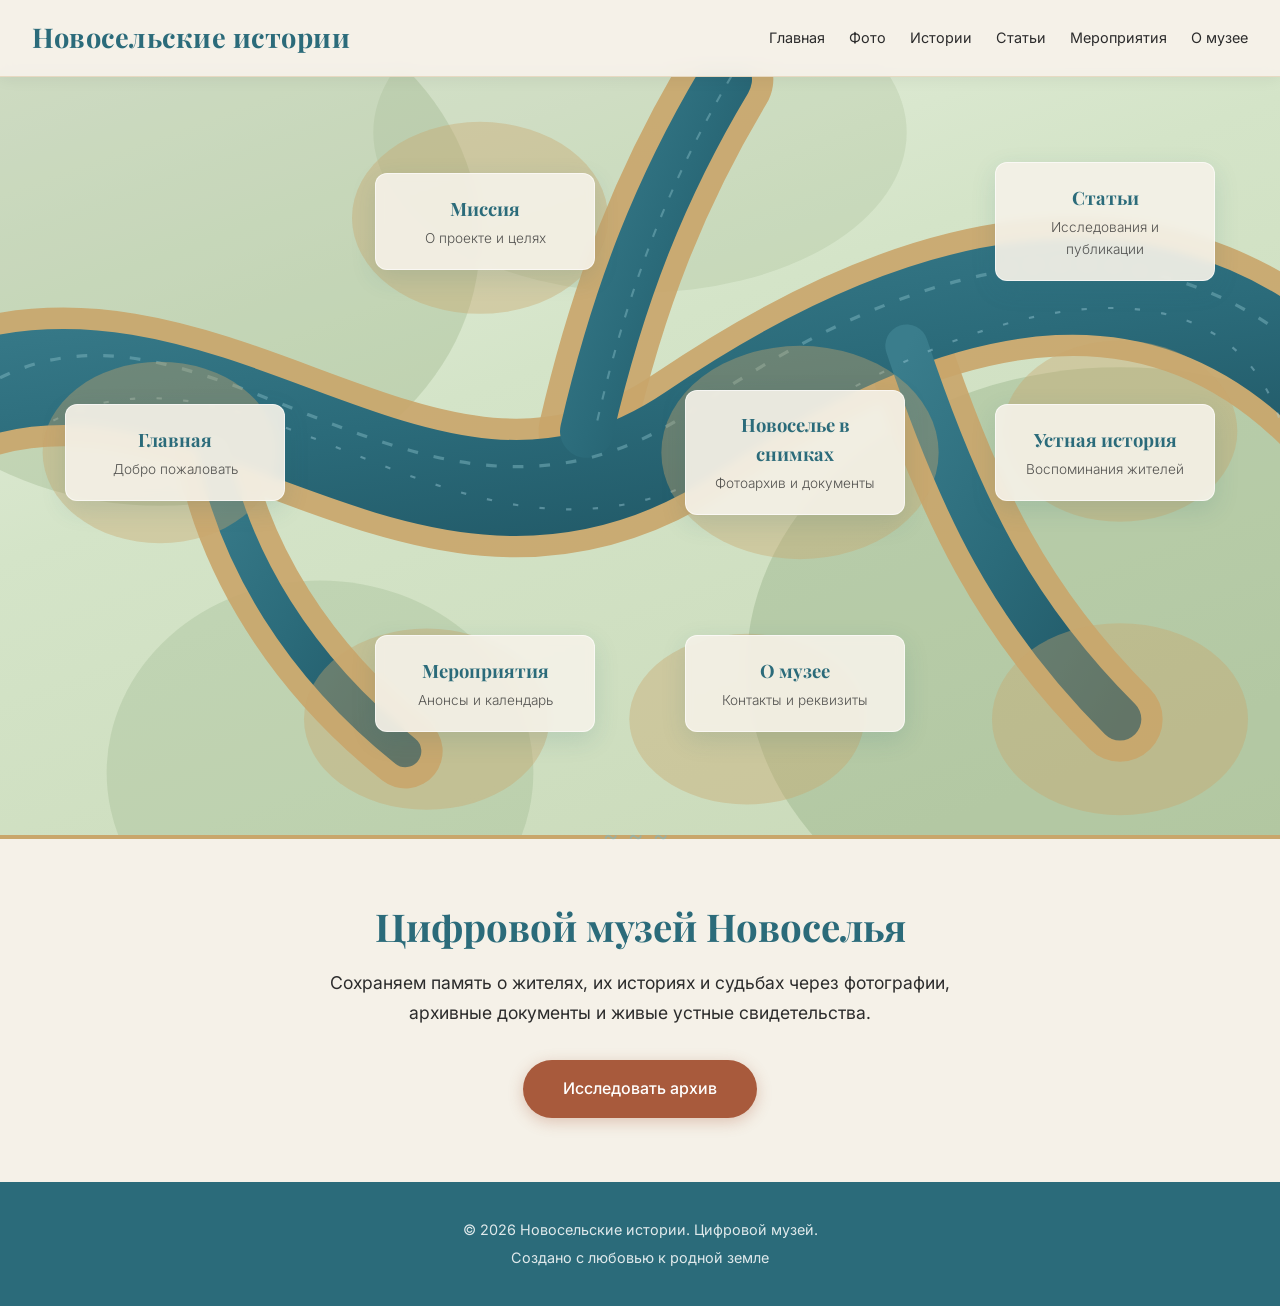
==== commit 1de9d8a2: "Update index.html" ====
--- a/index.html
+++ b/index.html
@@ -1,719 +1,324 @@
-<write_to_file>
-<path>novoselye-museum/index.html</path>
-<content><!DOCTYPE html>
+<!DOCTYPE html>
 <html lang="ru">
 <head>
-<meta charset="UTF-8">
-<meta name="viewport" content="width=device-width, initial-scale=1.0">
-<meta name="description" content="Новосельские истории — цифровой музей, сохраняющий память о жителях Новоселья через фотографии, документы и устные свидетельства">
-<title>Новосельские истории — Цифровой музей</title>
-<link rel="preconnect" href="https://fonts.googleapis.com">
-<link rel="preconnect" href="https://fonts.gstatic.com" crossorigin>
-<link href="https://fonts.googleapis.com/css2?family=Playfair+Display:wght@400;700&family=Inter:wght@300;400;500&display=swap" rel="stylesheet">
-
-<style>
-    /* ===== CSS Переменные ===== */
-    :root {
-        --color-water: #2B6B7A;
-        --color-water-light: #7FB5C0;
-        --color-bank: #C9A66B;
-        --color-field: #6B8E5C;
-        --color-bg: #F5F1E8;
-        --color-text: #2C2C2C;
-        --color-accent: #A85A3C;
+    <meta charset="UTF-8">
+    <meta name="viewport" content="width=device-width, initial-scale=1.0">
+    <title>Новосельские истории — Цифровой музей</title>
+    <link rel="preconnect" href="https://fonts.googleapis.com">
+    <link rel="preconnect" href="https://fonts.gstatic.com" crossorigin>
+    <link href="https://fonts.googleapis.com/css2?family=Playfair+Display:ital,wght@0,400;0,700;1,400&family=Inter:wght@300;400;500&display=swap" rel="stylesheet">
+    <style>
+        :root {
+            --color-water-deep: #2B6B7A;
+            --color-water-light: #7FB5C0;
+            --color-bank: #C9A66B;
+            --color-field-1: #8FA87C;
+            --color-field-2: #6B8E5C;
+            --color-bg: #F5F1E8;
+            --color-text: #2C2C2C;
+            --color-accent: #A85A3C;
+            --font-heading: 'Playfair Display', Georgia, serif;
+            --font-body: 'Inter', -apple-system, sans-serif;
+        }
+        * { margin: 0; padding: 0; box-sizing: border-box; }
+        html, body { width: 100%; min-height: 100vh; scroll-behavior: smooth; }
+        body { font-family: var(--font-body); color: var(--color-text); background-color: var(--color-bg); line-height: 1.6; }
         
-        --font-heading: 'Playfair Display', serif;
-        --font-body: 'Inter', sans-serif;
+        /* Шапка */
+        .site-header { 
+            position: fixed; top: 0; left: 0; right: 0; 
+            background: rgba(245, 241, 232, 0.95); 
+            backdrop-filter: blur(8px); -webkit-backdrop-filter: blur(8px);
+            z-index: 1000; padding: 1rem 2rem; 
+            box-shadow: 0 2px 15px rgba(0,0,0,0.06); 
+            border-bottom: 1px solid rgba(201, 166, 107, 0.3); 
+        }
+        .header-content { max-width: 1300px; margin: 0 auto; display: flex; justify-content: space-between; align-items: center; flex-wrap: wrap; gap: 1rem; }
+        .site-title { font-family: var(--font-heading); font-size: 1.7rem; font-weight: 700; color: var(--color-water-deep); letter-spacing: 0.5px; }
+        .main-nav { display: flex; gap: 1.5rem; flex-wrap: wrap; }
+        .nav-link { font-size: 0.9rem; color: var(--color-text); text-decoration: none; transition: color 0.3s ease; position: relative; font-weight: 400; }
+        .nav-link:hover { color: var(--color-accent); }
+        .nav-link::after { content: ''; position: absolute; bottom: -4px; left: 0; width: 0; height: 2px; background: var(--color-accent); transition: width 0.3s ease; }
+        .nav-link:hover::after { width: 100%; }
+
+        /* Лендинг */
+        .landing-page { padding-top: 70px; }
+        .map-container { 
+            position: relative; width: 100%; min-height: 85vh; 
+            background: linear-gradient(160deg, #e8f0e0 0%, #d4e4c8 40%, #c9d9b8 100%); 
+            overflow: hidden; 
+        }
         
-        --transition-smooth: all 0.3s ease;
-    }
-
-    /* ===== Базовые стили ===== */
-    * {
-        margin: 0;
-        padding: 0;
-        box-sizing: border-box;
-    }
-
-    html {
-        scroll-behavior: smooth;
-    }
-
-    body {
-        font-family: var(--font-body);
-        color: var(--color-text);
-        background-color: var(--color-bg);
-        line-height: 1.6;
-        overflow-x: hidden;
-    }
-
-    /* ===== Шапка ===== */
-    .site-header {
-        position: fixed;
-        top: 0;
-        left: 0;
-        right: 0;
-        background: rgba(245, 241, 232, 0.95);
-        backdrop-filter: blur(10px);
-        -webkit-backdrop-filter: blur(10px);
-        z-index: 1000;
-        padding: 1rem 2rem;
-        box-shadow: 0 2px 10px rgba(0,0,0,0.1);
-    }
-
-    .header-content {
-        max-width: 1400px;
-        margin: 0 auto;
-        display: flex;
-        justify-content: space-between;
-        align-items: center;
-        flex-wrap: wrap;
-        gap: 1rem;
-    }
-
-    .site-title {
-        font-family: var(--font-heading);
-        font-size: 1.8rem;
-        font-weight: 700;
-        color: var(--color-water);
-        letter-spacing: 0.5px;
-    }
-
-    .main-nav {
-        display: flex;
-        gap: 1.5rem;
-        flex-wrap: wrap;
-    }
-
-    .nav-link {
-        font-size: 0.95rem;
-        color: var(--color-text);
-        text-decoration: none;
-        transition: var(--transition-smooth);
-        position: relative;
-        font-weight: 400;
-    }
-
-    .nav-link:hover {
-        color: var(--color-accent);
-    }
-
-    .nav-link::after {
-        content: '';
-        position: absolute;
-        bottom: -5px;
-        left: 0;
-        width: 0;
-        height: 2px;
-        background: var(--color-accent);
-        transition: width 0.3s ease;
-    }
-
-    .nav-link:hover::after {
-        width: 100%;
-    }
-
-    /* ===== Лендинг ===== */
-    .landing-page {
-        min-height: 100vh;
-        padding-top: 80px;
-        position: relative;
-    }
-
-    .map-container {
-        position: relative;
-        width: 100%;
-        height: calc(100vh - 80px);
-        overflow: hidden;
-        background: linear-gradient(135deg, #e8f0e0 0%, #d4e4c8 50%, #c9d9b8 100%);
-    }
-
-    .channels-map {
-        width: 100%;
-        height: 100%;
-        display: block;
-    }
-
-    /* Анимация каналов */
-    .channel {
-        animation: flow 6s ease-in-out infinite;
-    }
-
-    .channel:nth-child(2) {
-        animation-delay: 1s;
-    }
-
-    .channel:nth-child(3) {
-        animation-delay: 2s;
-    }
-
-    @keyframes flow {
-        0%, 100% {
-            opacity: 0.85;
-        }
-        50% {
-            opacity: 1;
-        }
-    }
-
-    /* Островки */
-    .island {
-        cursor: pointer;
-        transition: transform 0.4s ease;
-    }
-
-    .island:hover {
-        transform: scale(1.08);
-    }
-
-    .island-card {
-        background: rgba(245, 241, 232, 0.97);
-        padding: 0.8rem 1rem;
-        border-radius: 8px;
-        box-shadow: 0 4px 15px rgba(0,0,0,0.2);
-        text-align: center;
-        transition: var(--transition-smooth);
-        border: 1px solid rgba(201, 166, 107, 0.3);
-    }
-
-    .island:hover .island-card {
-        box-shadow: 0 8px 25px rgba(43, 107, 122, 0.3);
-        transform: translateY(-3px);
-        border-color: var(--color-water-light);
-    }
-
-    .island-card h3 {
-        font-family: var(--font-heading);
-        font-size: 1rem;
-        color: var(--color-water);
-        margin-bottom: 0.2rem;
-        line-height: 1.2;
-    }
-
-    .island-card p {
-        font-size: 0.75rem;
-        color: var(--color-text);
-        opacity: 0.75;
-        margin: 0;
-    }
-
-    /* Приветственный блок */
-    .welcome-section {
-        position: absolute;
-        bottom: 5%;
-        left: 50%;
-        transform: translateX(-50%);
-        text-align: center;
-        background: rgba(245, 241, 232, 0.97);
-        padding: 2rem 3rem;
-        border-radius: 12px;
-        box-shadow: 0 8px 30px rgba(0,0,0,0.2);
-        max-width: 600px;
-        width: 90%;
-        border: 1px solid rgba(201, 166, 107, 0.3);
-    }
-
-    .welcome-title {
-        font-family: var(--font-heading);
-        font-size: 2.2rem;
-        color: var(--color-water);
-        margin-bottom: 1rem;
-        line-height: 1.2;
-    }
-
-    .welcome-text {
-        font-size: 1.05rem;
-        margin-bottom: 1.5rem;
-        line-height: 1.7;
-        color: var(--color-text);
-    }
-
-    .cta-button {
-        display: inline-block;
-        padding: 0.9rem 2.2rem;
-        background: var(--color-accent);
-        color: white;
-        text-decoration: none;
-        border-radius: 6px;
-        font-weight: 500;
-        transition: var(--transition-smooth);
-        border: none;
-        cursor: pointer;
-        font-size: 1rem;
-    }
-
-    .cta-button:hover {
-        background: var(--color-water);
-        transform: translateY(-2px);
-        box-shadow: 0 6px 20px rgba(43, 107, 122, 0.3);
-    }
-
-    /* ===== Футер ===== */
-    .site-footer {
-        background: var(--color-water);
-        color: white;
-        text-align: center;
-        padding: 2rem;
-    }
-
-    .footer-content p {
-        margin: 0.3rem 0;
-        opacity: 0.9;
-        font-size: 0.9rem;
-    }
-
-    /* ===== Уведомления ===== */
-    .notification {
-        position: fixed;
-        top: 100px;
-        right: 20px;
-        background: var(--color-water);
-        color: white;
-        padding: 1rem 1.5rem;
-        border-radius: 8px;
-        box-shadow: 0 4px 15px rgba(0,0,0,0.2);
-        z-index: 10000;
-        animation: slideIn 0.3s ease;
-        max-width: 300px;
-        font-size: 0.9rem;
-    }
-
-    @keyframes slideIn {
-        from {
-            transform: translateX(400px);
-            opacity: 0;
-        }
-        to {
-            transform: translateX(0);
-            opacity: 1;
-        }
-    }
-
-    @keyframes slideOut {
-        from {
-            transform: translateX(0);
-            opacity: 1;
-        }
-        to {
-            transform: translateX(400px);
-            opacity: 0;
-        }
-    }
-
-    /* ===== Адаптивность ===== */
-    @media (max-width: 768px) {
-        .site-header {
-            padding: 0.8rem 1rem;
-        }
-
-        .header-content {
-            flex-direction: column;
-            align-items: center;
-        }
-
-        .site-title {
-            font-size: 1.4rem;
-        }
-
-        .main-nav {
-            justify-content: center;
-            gap: 0.8rem;
-        }
-
-        .nav-link {
-            font-size: 0.85rem;
-        }
-
-        .channels-map {
-            transform-origin: center center;
-        }
-
-        .welcome-section {
-            padding: 1.5rem;
-        }
-
-        .welcome-title {
-            font-size: 1.6rem;
-        }
-
-        .welcome-text {
-            font-size: 0.95rem;
-        }
-
-        .cta-button {
-            padding: 0.7rem 1.5rem;
-            font-size: 0.9rem;
-        }
-    }
-
-    @media (max-width: 480px) {
-        .site-title {
-            font-size: 1.2rem;
-        }
-
-        .main-nav {
-            gap: 0.6rem;
-        }
-
-        .nav-link {
-            font-size: 0.75rem;
-        }
-
-        .welcome-title {
-            font-size: 1.3rem;
-        }
-    }
-</style>
+        /* Многослойная SVG карта */
+        .channels-bg { position: absolute; top: 0; left: 0; width: 100%; height: 100%; z-index: 1; }
+        
+        /* Анимация бликов на воде */
+        .water-shimmer {
+            animation: shimmer 6s ease-in-out infinite alternate;
+        }
+        @keyframes shimmer {
+            0% { opacity: 0.3; stroke-dashoffset: 0; }
+            100% { opacity: 0.7; stroke-dashoffset: -20; }
+        }
+
+        /* Сетка островков */
+        .islands-grid { 
+            position: absolute; top: 0; left: 0; width: 100%; height: 100%; z-index: 2; 
+            display: grid; grid-template-columns: repeat(4, 1fr); grid-template-rows: repeat(3, 1fr); 
+            padding: 3rem 2rem; gap: 1.5rem; align-items: center; justify-items: center; 
+        }
+        
+        .island-card { 
+            background: rgba(245, 241, 232, 0.92); 
+            padding: 1.2rem 1.5rem; border-radius: 12px; 
+            box-shadow: 0 8px 25px rgba(43, 107, 122, 0.15); 
+            text-align: center; transition: all 0.4s cubic-bezier(0.25, 0.46, 0.45, 0.94); 
+            border: 1px solid rgba(255, 255, 255, 0.6); 
+            backdrop-filter: blur(4px); -webkit-backdrop-filter: blur(4px);
+            cursor: pointer; max-width: 220px; width: 100%;
+            position: relative;
+        }
+        .island-card::before {
+            content: ''; position: absolute; top: -2px; left: -2px; right: -2px; bottom: -2px;
+            border-radius: 14px; background: linear-gradient(135deg, var(--color-water-light), var(--color-bank));
+            z-index: -1; opacity: 0; transition: opacity 0.4s ease;
+        }
+        .island-card:hover { 
+            transform: translateY(-6px) scale(1.02); 
+            box-shadow: 0 15px 35px rgba(43, 107, 122, 0.25); 
+            background: rgba(245, 241, 232, 0.98);
+        }
+        .island-card:hover::before { opacity: 0.3; }
+        .island-card h3 { font-family: var(--font-heading); font-size: 1.15rem; color: var(--color-water-deep); margin-bottom: 0.3rem; font-weight: 700; }
+        .island-card p { font-size: 0.85rem; color: var(--color-text); opacity: 0.8; font-weight: 300; }
+
+        /* Позиционирование островков */
+        .island-home { grid-column: 1; grid-row: 2; }
+        .island-mission { grid-column: 2; grid-row: 1; }
+        .island-photos { grid-column: 3; grid-row: 2; }
+        .island-oral { grid-column: 4; grid-row: 2; }
+        .island-articles { grid-column: 4; grid-row: 1; }
+        .island-events { grid-column: 2; grid-row: 3; }
+        .island-about { grid-column: 3; grid-row: 3; }
+
+        /* Приветственный блок */
+        .welcome-section { 
+            background: var(--color-bg); padding: 4rem 2rem; text-align: center; 
+            border-top: 4px solid var(--color-bank);
+            position: relative;
+        }
+        .welcome-section::before {
+            content: '~~~'; position: absolute; top: -22px; left: 50%; transform: translateX(-50%);
+            color: var(--color-water-light); font-size: 1.5rem; letter-spacing: 10px; opacity: 0.6;
+        }
+        .welcome-content { max-width: 650px; margin: 0 auto; }
+        .welcome-title { font-family: var(--font-heading); font-size: 2.4rem; color: var(--color-water-deep); margin-bottom: 1.2rem; line-height: 1.2; }
+        .welcome-text { font-size: 1.1rem; margin-bottom: 2rem; color: var(--color-text); line-height: 1.7; }
+        .cta-button { 
+            display: inline-block; padding: 1rem 2.5rem; background: var(--color-accent); 
+            color: white; text-decoration: none; border-radius: 50px; font-weight: 500; 
+            transition: all 0.3s ease; box-shadow: 0 4px 15px rgba(168, 90, 60, 0.3);
+        }
+        .cta-button:hover { background: var(--color-water-deep); transform: translateY(-3px); box-shadow: 0 8px 25px rgba(43, 107, 122, 0.4); }
+
+        /* Футер */
+        .site-footer { background: var(--color-water-deep); color: white; text-align: center; padding: 2rem; }
+        .site-footer p { margin: 0.3rem 0; opacity: 0.85; font-size: 0.9rem; }
+
+        /* Уведомления */
+        .notification { 
+            position: fixed; top: 90px; right: 20px; background: var(--color-water-deep); 
+            color: white; padding: 1rem 1.5rem; border-radius: 8px; 
+            box-shadow: 0 8px 20px rgba(0,0,0,0.2); z-index: 10000; 
+            animation: slideIn 0.4s cubic-bezier(0.175, 0.885, 0.32, 1.275); 
+            max-width: 320px; font-size: 0.9rem; border-left: 4px solid var(--color-bank);
+        }
+        @keyframes slideIn { from { transform: translateX(120%); opacity: 0; } to { transform: translateX(0); opacity: 1; } }
+        @keyframes slideOut { from { transform: translateX(0); opacity: 1; } to { transform: translateX(120%); opacity: 0; } }
+
+        /* Адаптивность */
+        @media (max-width: 1024px) {
+            .islands-grid { grid-template-columns: repeat(3, 1fr); padding: 2rem 1rem; }
+            .island-home { grid-column: 1; grid-row: 1; } .island-mission { grid-column: 2; grid-row: 1; }
+            .island-photos { grid-column: 3; grid-row: 1; } .island-oral { grid-column: 1; grid-row: 2; }
+            .island-articles { grid-column: 2; grid-row: 2; } .island-events { grid-column: 3; grid-row: 2; }
+            .island-about { grid-column: 2; grid-row: 3; }
+        }
+        @media (max-width: 768px) {
+            .header-content { flex-direction: column; align-items: center; text-align: center; }
+            .site-title { font-size: 1.4rem; }
+            .main-nav { justify-content: center; gap: 0.8rem; }
+            .nav-link { font-size: 0.85rem; }
+            .islands-grid { grid-template-columns: 1fr; grid-template-rows: auto; padding: 1.5rem 1rem; gap: 1rem; }
+            .island-home, .island-mission, .island-photos, .island-oral, .island-articles, .island-events, .island-about { 
+                grid-column: 1; 
+            }
+            .island-home { grid-row: 1; } .island-mission { grid-row: 2; } .island-photos { grid-row: 3; }
+            .island-oral { grid-row: 4; } .island-articles { grid-row: 5; } .island-events { grid-row: 6; } .island-about { grid-row: 7; }
+            .welcome-title { font-size: 1.8rem; }
+            .welcome-text { font-size: 1rem; }
+        }
+    </style>
 </head>
 <body>
-<!-- Шапка -->
-<header class="site-header">
-<div class="header-content">
-<h1 class="site-title">Новосельские истории</h1>
-<nav class="main-nav">
-<a href="#home" class="nav-link">Главная</a>
-<a href="#mission" class="nav-link">Миссия</a>
-<a href="#photos" class="nav-link">Фото</a>
-<a href="#oral-history" class="nav-link">Истории</a>
-<a href="#articles" class="nav-link">Статьи</a>
-<a href="#events" class="nav-link">Мероприятия</a>
-<a href="#about" class="nav-link">О музее</a>
-</nav>
-</div>
-</header>
-<!-- Лендинг с картой каналов -->
-<main class="landing-page">
-    <div class="map-container">
-        <!-- SVG карта каналов -->
-        <svg class="channels-map" viewBox="0 0 1200 800" preserveAspectRatio="xMidYMid meet">
-            <defs>
-                <!-- Градиент для воды -->
-                <linearGradient id="waterGradient" x1="0%" y1="0%" x2="100%" y2="100%">
-                    <stop offset="0%" style="stop-color:#7FB5C0;stop-opacity:1" />
-                    <stop offset="50%" style="stop-color:#2B6B7A;stop-opacity:1" />
-                    <stop offset="100%" style="stop-color:#7FB5C0;stop-opacity:1" />
-                </linearGradient>
+    <header class="site-header">
+        <div class="header-content">
+            <h1 class="site-title">Новосельские истории</h1>
+            <nav class="main-nav">
+                <a href="#" class="nav-link" data-section="home">Главная</a>
+                <a href="#" class="nav-link" data-section="photos">Фото</a>
+                <a href="#" class="nav-link" data-section="oral-history">Истории</a>
+                <a href="#" class="nav-link" data-section="articles">Статьи</a>
+                <a href="#" class="nav-link" data-section="events">Мероприятия</a>
+                <a href="#" class="nav-link" data-section="about">О музее</a>
+            </nav>
+        </div>
+    </header>
+
+    <main class="landing-page">
+        <div class="map-container">
+            <!-- Многослойная SVG карта мелиоративной системы -->
+            <svg class="channels-bg" viewBox="0 0 1200 800" preserveAspectRatio="xMidYMid slice" xmlns="http://www.w3.org/2000/svg">
+                <defs>
+                    <!-- Градиент для глубокой воды -->
+                    <linearGradient id="waterDeep" x1="0%" y1="0%" x2="100%" y2="100%">
+                        <stop offset="0%" stop-color="#3a7d8c" />
+                        <stop offset="50%" stop-color="#2B6B7A" />
+                        <stop offset="100%" stop-color="#1f5563" />
+                    </linearGradient>
+                    <!-- Градиент для мелкой воды/бликов -->
+                    <linearGradient id="waterLight" x1="0%" y1="0%" x2="100%" y2="0%">
+                        <stop offset="0%" stop-color="#7FB5C0" stop-opacity="0" />
+                        <stop offset="50%" stop-color="#7FB5C0" stop-opacity="0.6" />
+                        <stop offset="100%" stop-color="#7FB5C0" stop-opacity="0" />
+                    </linearGradient>
+                </defs>
                 
-                <!-- Фильтр для волн -->
-                <filter id="wave" x="-20%" y="-20%" width="140%" height="140%">
-                    <feTurbulence type="fractalNoise" baseFrequency="0.015" numOctaves="2" result="noise" seed="2"/>
-                    <feDisplacementMap in="SourceGraphic" in2="noise" scale="8" xChannelSelector="R" yChannelSelector="G"/>
-                </filter>
-
-                <!-- Паттерн для ряби -->
-                <pattern id="ripple" x="0" y="0" width="100" height="100" patternUnits="userSpaceOnUse">
-                    <circle cx="50" cy="50" r="2" fill="#7FB5C0" opacity="0.4">
-                        <animate attributeName="r" values="2;10;2" dur="4s" repeatCount="indefinite" />
-                        <animate attributeName="opacity" values="0.4;0;0.4" dur="4s" repeatCount="indefinite" />
-                    </circle>
-                </pattern>
-            </defs>
-
-            <!-- Фон полей -->
-            <rect width="1200" height="800" fill="#6B8E5C" opacity="0.15"/>
-            
-            <!-- Декоративные пятна полей -->
-            <ellipse cx="200" cy="150" rx="180" ry="120" fill="#6B8E5C" opacity="0.2"/>
-            <ellipse cx="1000" cy="650" rx="200" ry="140" fill="#6B8E5C" opacity="0.2"/>
-            <ellipse cx="600" cy="100" rx="150" ry="100" fill="#8FA87C" opacity="0.15"/>
-
-            <!-- Каналы -->
-            <g class="water-channels">
-                <!-- Главный канал -->
-                <path class="channel main-channel" 
-                      d="M 50 400 Q 250 340 450 400 T 850 400 T 1150 400" 
-                      fill="none" 
-                      stroke="url(#waterGradient)" 
-                      stroke-width="90"
-                      stroke-linecap="round"
-                      filter="url(#wave)"/>
+                <!-- Слой 1: Поля и земля (фон уже задан в CSS, это дополнительные текстуры) -->
+                <ellipse cx="150" cy="200" rx="300" ry="250" fill="#8FA87C" opacity="0.3"/>
+                <ellipse cx="1050" cy="600" rx="350" ry="280" fill="#6B8E5C" opacity="0.25"/>
+                <ellipse cx="600" cy="100" rx="250" ry="150" fill="#8FA87C" opacity="0.2"/>
+                <ellipse cx="300" cy="700" rx="200" ry="180" fill="#7a996a" opacity="0.2"/>
+
+                <!-- Слой 2: Берега рек (широкие, песчаные) -->
+                <path d="M -50 350 C 200 250, 400 550, 650 380 S 1100 200, 1250 350" fill="none" stroke="#C9A66B" stroke-width="130" stroke-linecap="round" opacity="0.9"/>
+                <path d="M 550 380 C 580 250, 620 150, 680 50" fill="none" stroke="#C9A66B" stroke-width="90" stroke-linecap="round" opacity="0.9"/>
+                <path d="M 850 300 C 900 450, 950 550, 1050 650" fill="none" stroke="#C9A66B" stroke-width="80" stroke-linecap="round" opacity="0.9"/>
+                <path d="M 200 400 C 220 500, 280 600, 380 680" fill="none" stroke="#C9A66B" stroke-width="70" stroke-linecap="round" opacity="0.9"/>
+
+                <!-- Слой 3: Основная вода -->
+                <path d="M -50 350 C 200 250, 400 550, 650 380 S 1100 200, 1250 350" fill="none" stroke="url(#waterDeep)" stroke-width="90" stroke-linecap="round"/>
+                <path d="M 550 380 C 580 250, 620 150, 680 50" fill="none" stroke="url(#waterDeep)" stroke-width="50" stroke-linecap="round"/>
+                <path d="M 850 300 C 900 450, 950 550, 1050 650" fill="none" stroke="url(#waterDeep)" stroke-width="40" stroke-linecap="round"/>
+                <path d="M 200 400 C 220 500, 280 600, 380 680" fill="none" stroke="url(#waterDeep)" stroke-width="30" stroke-linecap="round"/>
+
+                <!-- Слой 4: Блики и рябь на воде (анимированные) -->
+                <path class="water-shimmer" d="M 0 330 C 200 230, 400 530, 650 360 S 1100 180, 1250 330" fill="none" stroke="#7FB5C0" stroke-width="3" stroke-dasharray="10, 15" opacity="0.5"/>
+                <path class="water-shimmer" d="M 50 370 C 250 270, 450 570, 700 400 S 1150 220, 1200 370" fill="none" stroke="#a8d5e0" stroke-width="2" stroke-dasharray="5, 20" opacity="0.4" style="animation-delay: 1s;"/>
+                <path class="water-shimmer" d="M 560 370 C 590 240, 630 140, 690 40" fill="none" stroke="#7FB5C0" stroke-width="2" stroke-dasharray="8, 12" opacity="0.5" style="animation-delay: 2s;"/>
                 
-                <!-- Боковой канал вверх -->
-                <path class="channel side-channel" 
-                      d="M 400 400 Q 420 280 500 200" 
-                      fill="none" 
-                      stroke="url(#waterGradient)" 
-                      stroke-width="55"
-                      stroke-linecap="round"
-                      filter="url(#wave)"/>
+                <!-- Слой 5: Декоративные "островки" суши под карточками (чтобы они не висели в воздухе) -->
+                <ellipse cx="150" cy="400" rx="110" ry="85" fill="#C9A66B" opacity="0.4"/>
+                <ellipse cx="450" cy="180" rx="120" ry="90" fill="#C9A66B" opacity="0.4"/>
+                <ellipse cx="750" cy="400" rx="130" ry="100" fill="#C9A66B" opacity="0.4"/>
+                <ellipse cx="1050" cy="380" rx="110" ry="85" fill="#C9A66B" opacity="0.4"/>
+                <ellipse cx="1050" cy="650" rx="120" ry="90" fill="#C9A66B" opacity="0.4"/>
+                <ellipse cx="400" cy="650" rx="115" ry="85" fill="#C9A66B" opacity="0.4"/>
+                <ellipse cx="700" cy="650" rx="110" ry="80" fill="#C9A66B" opacity="0.4"/>
+            </svg>
+
+            <!-- Островки-разделы (HTML поверх SVG) -->
+            <div class="islands-grid">
+                <div class="island-card island-mission" data-section="mission">
+                    <h3>Миссия</h3>
+                    <p>О проекте и целях</p>
+                </div>
+                <div class="island-card island-articles" data-section="articles">
+                    <h3>Статьи</h3>
+                    <p>Исследования и публикации</p>
+                </div>
+                <div class="island-card island-home" data-section="home">
+                    <h3>Главная</h3>
+                    <p>Добро пожаловать</p>
+                </div>
+                <div class="island-card island-photos" data-section="photos">
+                    <h3>Новоселье в снимках</h3>
+                    <p>Фотоархив и документы</p>
+                </div>
+                <div class="island-card island-oral" data-section="oral-history">
+                    <h3>Устная история</h3>
+                    <p>Воспоминания жителей</p>
+                </div>
+                <div class="island-card island-events" data-section="events">
+                    <h3>Мероприятия</h3>
+                    <p>Анонсы и календарь</p>
+                </div>
+                <div class="island-card island-about" data-section="about">
+                    <h3>О музее</h3>
+                    <p>Контакты и реквизиты</p>
+                </div>
+            </div>
+        </div>
+
+        <section class="welcome-section">
+            <div class="welcome-content">
+                <h2 class="welcome-title">Цифровой музей Новоселья</h2>
+                <p class="welcome-text">
+                    Сохраняем память о жителях, их историях и судьбах через фотографии, 
+                    архивные документы и живые устные свидетельства.
+                </p>
+                <a href="#" class="cta-button" data-section="photos">Исследовать архив</a>
+            </div>
+        </section>
+    </main>
+
+    <footer class="site-footer">
+        <div class="footer-content">
+            <p>&copy; 2026 Новосельские истории. Цифровой музей.</p>
+            <p>Создано с любовью к родной земле</p>
+        </div>
+    </footer>
+
+    <script>
+        document.addEventListener('DOMContentLoaded', function() {
+            const sectionNames = {
+                'home': 'Главная', 'mission': 'Миссия', 'photos': 'Новоселье в снимках',
+                'oral-history': 'Устная история', 'articles': 'Статьи', 'events': 'Мероприятия', 'about': 'О музее'
+            };
+
+            function showNotification(message) {
+                const existing = document.querySelector('.notification');
+                if (existing) existing.remove();
                 
-                <!-- Боковой канал вниз -->
-                <path class="channel side-channel" 
-                      d="M 750 400 Q 780 520 880 600" 
-                      fill="none" 
-                      stroke="url(#waterGradient)" 
-                      stroke-width="55"
-                      stroke-linecap="round"
-                      filter="url(#wave)"/>
-
-                <!-- Малый канал -->
-                <path class="channel small-channel" 
-                      d="M 200 400 Q 220 500 300 580" 
-                      fill="none" 
-                      stroke="url(#waterGradient)" 
-                      stroke-width="40"
-                      stroke-linecap="round"
-                      filter="url(#wave)"/>
-
-                <!-- Рябь на воде (поверх каналов) -->
-                <path class="channel-ripple" 
-                      d="M 50 400 Q 250 340 450 400 T 850 400 T 1150 400" 
-                      fill="none" 
-                      stroke="url(#ripple)" 
-                      stroke-width="90"
-                      opacity="0.6"/>
-            </g>
-
-            <!-- Островки с разделами -->
-            <g class="islands">
-                <!-- Главная -->
-                <g class="island" data-section="home">
-                    <ellipse cx="150" cy="400" rx="90" ry="70" fill="#C9A66B" opacity="0.95"/>
-                    <foreignObject x="70" y="360" width="160" height="80">
-                        <div xmlns="http://www.w3.org/1999/xhtml" class="island-card">
-                            <h3>Главная</h3>
-                            <p>Добро пожаловать</p>
-                        </div>
-                    </foreignObject>
-                </g>
-
-                <!-- Миссия -->
-                <g class="island" data-section="mission">
-                    <ellipse cx="500" cy="180" rx="100" ry="75" fill="#C9A66B" opacity="0.95"/>
-                    <foreignObject x="410" y="145" width="180" height="70">
-                        <div xmlns="http://www.w3.org/1999/xhtml" class="island-card">
-                            <h3>Миссия</h3>
-                            <p>О проекте</p>
-                        </div>
-                    </foreignObject>
-                </g>
-
-                <!-- Фото -->
-                <g class="island" data-section="photos">
-                    <ellipse cx="750" cy="400" rx="110" ry="85" fill="#C9A66B" opacity="0.95"/>
-                    <foreignObject x="650" y="360" width="200" height="80">
-                        <div xmlns="http://www.w3.org/1999/xhtml" class="island-card">
-                            <h3>Новоселье в снимках</h3>
-                            <p>Фотоархив</p>
-                        </div>
-                    </foreignObject>
-                </g>
-
-                <!-- Устная история -->
-                <g class="island" data-section="oral-history">
-                    <ellipse cx="880" cy="620" rx="100" ry="75" fill="#C9A66B" opacity="0.95"/>
-                    <foreignObject x="790" y="585" width="180" height="70">
-                        <div xmlns="http://www.w3.org/1999/xhtml" class="island-card">
-                            <h3>Устная история</h3>
-                            <p>Воспоминания</p>
-                        </div>
-                    </foreignObject>
-                </g>
-
-                <!-- Статьи -->
-                <g class="island" data-section="articles">
-                    <ellipse cx="1050" cy="380" rx="90" ry="70" fill="#C9A66B" opacity="0.95"/>
-                    <foreignObject x="970" y="345" width="160" height="70">
-                        <div xmlns="http://www.w3.org/1999/xhtml" class="island-card">
-                            <h3>Статьи</h3>
-                            <p>Исследования</p>
-                        </div>
-                    </foreignObject>
-                </g>
-
-                <!-- Мероприятия -->
-                <g class="island" data-section="events">
-                    <ellipse cx="300" cy="600" rx="95" ry="70" fill="#C9A66B" opacity="0.95"/>
-                    <foreignObject x="215" y="565" width="170" height="70">
-                        <div xmlns="http://www.w3.org/1999/xhtml" class="island-card">
-                            <h3>Мероприятия</h3>
-                            <p>Анонсы</p>
-                        </div>
-                    </foreignObject>
-                </g>
-
-                <!-- О музее -->
-                <g class="island" data-section="about">
-                    <ellipse cx="1080" cy="180" rx="85" ry="65" fill="#C9A66B" opacity="0.95"/>
-                    <foreignObject x="1005" y="150" width="150" height="60">
-                        <div xmlns="http://www.w3.org/1999/xhtml" class="island-card">
-                            <h3>О музее</h3>
-                            <p>Контакты</p>
-                        </div>
-                    </foreignObject>
-                </g>
-            </g>
-        </svg>
-    </div>
-
-    <!-- Приветственный блок -->
-    <section class="welcome-section">
-        <h2 class="welcome-title">Цифровой музей Новоселья</h2>
-        <p class="welcome-text">
-            Сохраняем память о жителях, их историях и судьбах через фотографии, 
-            документы и устные свидетельства
-        </p>
-        <a href="#photos" class="cta-button">Исследовать архив</a>
-    </section>
-</main>
-
-<!-- Футер -->
-<footer class="site-footer">
-    <div class="footer-content">
-        <p>&copy; 2026 Новосельские истории. Цифровой музей.</p>
-        <p>Создано с любовью к родной земле</p>
-    </div>
-</footer>
-
-<script>
-    // ===== Инициализация при загрузке =====
-    document.addEventListener('DOMContentLoaded', function() {
-        initNavigation();
-        initIslandInteractions();
-        initScrollEffects();
-        console.log('🌊 Новосельские истории — сайт загружен');
-    });
-
-    // ===== Навигация =====
-    function initNavigation() {
-        const navLinks = document.querySelectorAll('.nav-link');
-        
-        navLinks.forEach(link => {
-            link.addEventListener('click', function(e) {
-                e.preventDefault();
-                const targetId = this.getAttribute('href').substring(1);
-                scrollToSection(targetId);
-            });
-        });
-    }
-
-    function scrollToSection(sectionId) {
-        const element = document.querySelector(`[data-section="${sectionId}"]`);
-        if (element) {
-            element.scrollIntoView({ behavior: 'smooth', block: 'center' });
-            highlightIsland(element);
-        }
-    }
-
-    // ===== Интерактивность островков =====
-    function initIslandInteractions() {
-        const islands = document.querySelectorAll('.island');
-        
-        islands.forEach(island => {
-            island.addEventListener('click', function() {
-                const section = this.getAttribute('data-section');
-                handleIslandClick(section);
+                const notification = document.createElement('div');
+                notification.className = 'notification';
+                notification.textContent = message;
+                document.body.appendChild(notification);
+                
+                setTimeout(() => {
+                    notification.style.animation = 'slideOut 0.4s ease forwards';
+                    setTimeout(() => notification.remove(), 400);
+                }, 3000);
+            }
+
+            // Обработка кликов по всем интерактивным элементам
+            document.querySelectorAll('[data-section]').forEach(el => {
+                el.addEventListener('click', function(e) {
+                    e.preventDefault();
+                    const section = this.getAttribute('data-section');
+                    const name = sectionNames[section] || section;
+                    
+                    // Имитация эффекта "перетекания" перед показом уведомления
+                    this.style.transform = 'scale(0.95)';
+                    setTimeout(() => {
+                        this.style.transform = '';
+                        showNotification('Раздел «' + name + '» скоро будет доступен. Мы подключаем архив!');
+                    }, 150);
+                });
             });
             
-            island.addEventListener('mouseenter', function() {
-                createRippleEffect(this);
-            });
+            console.log('🌊 Новосельские истории — сайт загружен');
         });
-    }
-
-    function handleIslandClick(section) {
-        const sectionNames = {
-            'home': 'Главная',
-            'mission': 'Миссия',
-            'photos': 'Новоселье в снимках',
-            'oral-history': 'Устная история',
-            'articles': 'Статьи',
-            'events': 'Мероприятия',
-            'about': 'О музее'
-        };
-        
-        showNotification(`Раздел "${sectionNames[section] || section}" скоро будет доступен`);
-    }
-
-    function highlightIsland(island) {
-        document.querySelectorAll('.island').forEach(i => {
-            i.style.filter = '';
-        });
-        
-        island.style.filter = 'brightness(1.15) drop-shadow(0 0 20px rgba(127, 181, 192, 0.8))';
-        
-        setTimeout(() => {
-            island.style.filter = '';
-        }, 2000);
-    }
-
-    // ===== Эффект кругов на воде =====
-    function createRippleEffect(element) {
-        const svg = document.querySelector('.channels-map');
-        const bbox = element.getBBox();
-        const centerX = bbox.x + bbox.width / 2;
-        const centerY = bbox.y + bbox.height / 2;
-        
-        for (let i = 0; i < 3; i++) {
-            setTimeout(() => {
-                createRipple(svg, centerX, centerY);
-            }, i * 200);
-        }
-    }
-
-    function createRipple(svg, x, y) {
-        const ripple = document.createElementNS('http://www.w3.org/2000/svg', 'circle');
-        ripple.setAttribute('cx', x);
-        ripple.setAttribute('cy', y);
-        ripple.setAttribute('r', '0');
-        ripple.setAttribute('fill', 'none');
-        ripple.setAttribute('stroke', '#7FB5C0');
-        ripple.setAttribute('stroke-width', '2');
-        ripple.setAttribute('opacity', '0.7');
-        
-        svg.appendChild(ripple);
-        
-        let radius = 0;
-        let opacity = 0.7;
-        
-        const animate = () => {
-            radius += 2.5;
-            opacity -= 0.015;
-            
-            ripple.setAttribute('r', radius);
-            ripple.setAttribute('opacity', Math.max(0, opacity));
-            
-            if (opacity > 0) {
-                requestAnimationFrame(animate);
-            } else {
-                ripple.remove();
-            }
-        };
-        
-        requestAnimationFrame(animate);
-    }
-
-    // ===== Эффекты при скролле =====
-    function initScrollEffects() {
-        const map = document.querySelector('.map-container');
-        
-        window.addEventListener('scroll', () => {
-            const currentScroll = window.pageYOffset;
-            if (map) {
-                const scrollPercent = currentScroll / Math.max(1, document.documentElement.scrollHeight - window.innerHeight);
-                map.style.transform = `translateY(${currentScroll * 0.2}px)`;
-            }
-        }, { passive: true });
-    }
-
-    // ===== Уведомления =====
-    function showNotification(message) {
-        const existing = document.querySelector('.notification');
-        if (existing) existing.remove();
-        
-        const notification = document.createElement('div');
-        notification.className = 'notification';
-        notification.textContent = message;
-        
-        document.body.appendChild(notification);
-        
-        setTimeout(() => {
-            notification.style.animation = 'slideOut 0.3s ease forwards';
-            setTimeout(() => notification.remove(), 300);
-        }, 3000);
-    }
-</script>
+    </script>
 </body>
 </html>
-</content>
-</write_to_file>
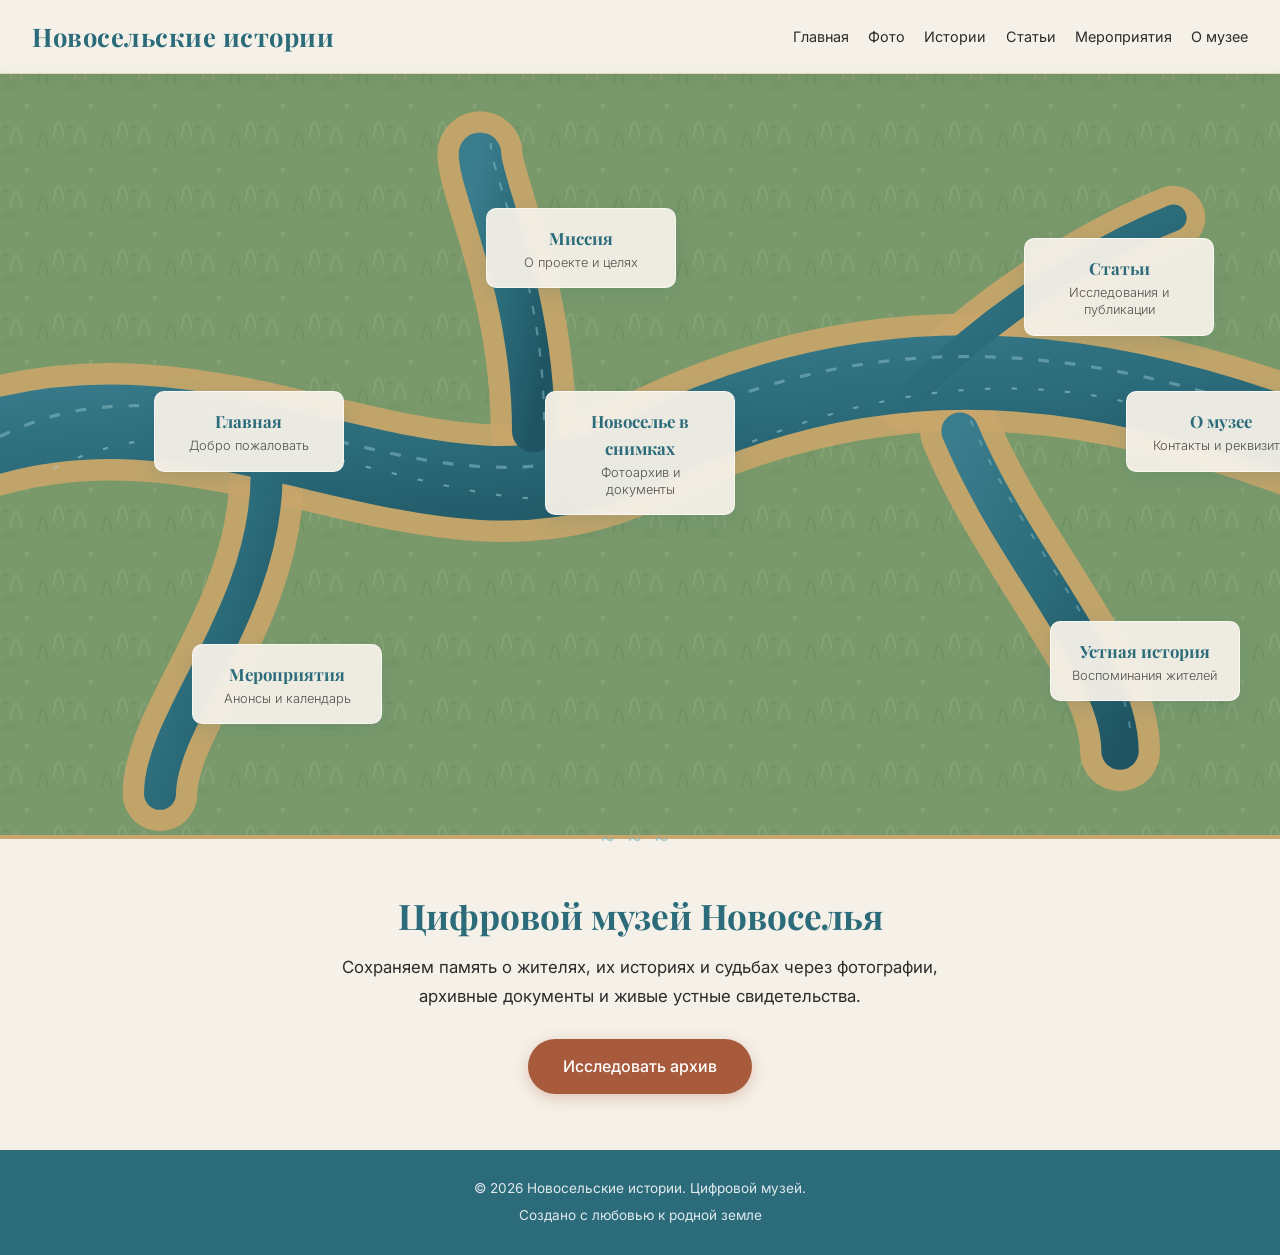
==== commit e677cdea: "Update index.html" ====
--- a/index.html
+++ b/index.html
@@ -12,8 +12,9 @@
             --color-water-deep: #2B6B7A;
             --color-water-light: #7FB5C0;
             --color-bank: #C9A66B;
-            --color-field-1: #8FA87C;
-            --color-field-2: #6B8E5C;
+            --color-grass-1: #7A996A;
+            --color-grass-2: #6B8E5C;
+            --color-grass-3: #8FA87C;
             --color-bg: #F5F1E8;
             --color-text: #2C2C2C;
             --color-accent: #A85A3C;
@@ -34,8 +35,8 @@
             border-bottom: 1px solid rgba(201, 166, 107, 0.3); 
         }
         .header-content { max-width: 1300px; margin: 0 auto; display: flex; justify-content: space-between; align-items: center; flex-wrap: wrap; gap: 1rem; }
-        .site-title { font-family: var(--font-heading); font-size: 1.7rem; font-weight: 700; color: var(--color-water-deep); letter-spacing: 0.5px; }
-        .main-nav { display: flex; gap: 1.5rem; flex-wrap: wrap; }
+        .site-title { font-family: var(--font-heading); font-size: 1.6rem; font-weight: 700; color: var(--color-water-deep); letter-spacing: 0.5px; }
+        .main-nav { display: flex; gap: 1.2rem; flex-wrap: wrap; }
         .nav-link { font-size: 0.9rem; color: var(--color-text); text-decoration: none; transition: color 0.3s ease; position: relative; font-weight: 400; }
         .nav-link:hover { color: var(--color-accent); }
         .nav-link::after { content: ''; position: absolute; bottom: -4px; left: 0; width: 0; height: 2px; background: var(--color-accent); transition: width 0.3s ease; }
@@ -45,14 +46,13 @@
         .landing-page { padding-top: 70px; }
         .map-container { 
             position: relative; width: 100%; min-height: 85vh; 
-            background: linear-gradient(160deg, #e8f0e0 0%, #d4e4c8 40%, #c9d9b8 100%); 
+            background-color: var(--color-grass-1);
             overflow: hidden; 
         }
         
-        /* Многослойная SVG карта */
+        /* SVG карта */
         .channels-bg { position: absolute; top: 0; left: 0; width: 100%; height: 100%; z-index: 1; }
         
-        /* Анимация бликов на воде */
         .water-shimmer {
             animation: shimmer 6s ease-in-out infinite alternate;
         }
@@ -61,102 +61,117 @@
             100% { opacity: 0.7; stroke-dashoffset: -20; }
         }
 
-        /* Сетка островков */
-        .islands-grid { 
-            position: absolute; top: 0; left: 0; width: 100%; height: 100%; z-index: 2; 
-            display: grid; grid-template-columns: repeat(4, 1fr); grid-template-rows: repeat(3, 1fr); 
-            padding: 3rem 2rem; gap: 1.5rem; align-items: center; justify-items: center; 
-        }
-        
+        /* Карточки-островки (абсолютное позиционирование для привязки к реке) */
         .island-card { 
-            background: rgba(245, 241, 232, 0.92); 
-            padding: 1.2rem 1.5rem; border-radius: 12px; 
-            box-shadow: 0 8px 25px rgba(43, 107, 122, 0.15); 
+            position: absolute;
+            background: rgba(245, 241, 232, 0.95); 
+            padding: 1rem 1.2rem; border-radius: 10px; 
+            box-shadow: 0 6px 20px rgba(43, 107, 122, 0.15); 
             text-align: center; transition: all 0.4s cubic-bezier(0.25, 0.46, 0.45, 0.94); 
             border: 1px solid rgba(255, 255, 255, 0.6); 
             backdrop-filter: blur(4px); -webkit-backdrop-filter: blur(4px);
-            cursor: pointer; max-width: 220px; width: 100%;
-            position: relative;
-        }
-        .island-card::before {
-            content: ''; position: absolute; top: -2px; left: -2px; right: -2px; bottom: -2px;
-            border-radius: 14px; background: linear-gradient(135deg, var(--color-water-light), var(--color-bank));
-            z-index: -1; opacity: 0; transition: opacity 0.4s ease;
+            cursor: pointer; width: 190px; z-index: 5;
         }
         .island-card:hover { 
-            transform: translateY(-6px) scale(1.02); 
-            box-shadow: 0 15px 35px rgba(43, 107, 122, 0.25); 
+            transform: translateY(-5px) scale(1.03); 
+            box-shadow: 0 12px 30px rgba(43, 107, 122, 0.25); 
             background: rgba(245, 241, 232, 0.98);
-        }
-        .island-card:hover::before { opacity: 0.3; }
-        .island-card h3 { font-family: var(--font-heading); font-size: 1.15rem; color: var(--color-water-deep); margin-bottom: 0.3rem; font-weight: 700; }
-        .island-card p { font-size: 0.85rem; color: var(--color-text); opacity: 0.8; font-weight: 300; }
-
-        /* Позиционирование островков */
-        .island-home { grid-column: 1; grid-row: 2; }
-        .island-mission { grid-column: 2; grid-row: 1; }
-        .island-photos { grid-column: 3; grid-row: 2; }
-        .island-oral { grid-column: 4; grid-row: 2; }
-        .island-articles { grid-column: 4; grid-row: 1; }
-        .island-events { grid-column: 2; grid-row: 3; }
-        .island-about { grid-column: 3; grid-row: 3; }
+            border-color: var(--color-water-light);
+        }
+        .island-card h3 { font-family: var(--font-heading); font-size: 1.05rem; color: var(--color-water-deep); margin-bottom: 0.2rem; font-weight: 700; }
+        .island-card p { font-size: 0.8rem; color: var(--color-text); opacity: 0.8; font-weight: 300; line-height: 1.3; }
+
+        /* Привязка карточек к координатам реки (в процентах для адаптивности) */
+        .island-home { top: 42%; left: 12%; }
+        .island-mission { top: 18%; left: 38%; }
+        .island-photos { top: 42%; left: 50%; transform: translateX(-50%); }
+        .island-photos:hover { transform: translateX(-50%) translateY(-5px) scale(1.03); }
+        .island-oral { top: 72%; left: 82%; }
+        .island-articles { top: 22%; left: 80%; }
+        .island-events { top: 75%; left: 15%; }
+        .island-about { top: 42%; left: 88%; }
 
         /* Приветственный блок */
         .welcome-section { 
-            background: var(--color-bg); padding: 4rem 2rem; text-align: center; 
+            background: var(--color-bg); padding: 3.5rem 2rem; text-align: center; 
             border-top: 4px solid var(--color-bank);
             position: relative;
         }
         .welcome-section::before {
-            content: '~~~'; position: absolute; top: -22px; left: 50%; transform: translateX(-50%);
-            color: var(--color-water-light); font-size: 1.5rem; letter-spacing: 10px; opacity: 0.6;
+            content: '~~~'; position: absolute; top: -20px; left: 50%; transform: translateX(-50%);
+            color: var(--color-water-light); font-size: 1.5rem; letter-spacing: 12px; opacity: 0.6;
         }
         .welcome-content { max-width: 650px; margin: 0 auto; }
-        .welcome-title { font-family: var(--font-heading); font-size: 2.4rem; color: var(--color-water-deep); margin-bottom: 1.2rem; line-height: 1.2; }
-        .welcome-text { font-size: 1.1rem; margin-bottom: 2rem; color: var(--color-text); line-height: 1.7; }
+        .welcome-title { font-family: var(--font-heading); font-size: 2.2rem; color: var(--color-water-deep); margin-bottom: 1rem; line-height: 1.2; }
+        .welcome-text { font-size: 1.05rem; margin-bottom: 1.8rem; color: var(--color-text); line-height: 1.7; }
         .cta-button { 
-            display: inline-block; padding: 1rem 2.5rem; background: var(--color-accent); 
+            display: inline-block; padding: 0.9rem 2.2rem; background: var(--color-accent); 
             color: white; text-decoration: none; border-radius: 50px; font-weight: 500; 
             transition: all 0.3s ease; box-shadow: 0 4px 15px rgba(168, 90, 60, 0.3);
         }
         .cta-button:hover { background: var(--color-water-deep); transform: translateY(-3px); box-shadow: 0 8px 25px rgba(43, 107, 122, 0.4); }
 
         /* Футер */
-        .site-footer { background: var(--color-water-deep); color: white; text-align: center; padding: 2rem; }
-        .site-footer p { margin: 0.3rem 0; opacity: 0.85; font-size: 0.9rem; }
+        .site-footer { background: var(--color-water-deep); color: white; text-align: center; padding: 1.5rem; }
+        .site-footer p { margin: 0.3rem 0; opacity: 0.85; font-size: 0.85rem; }
 
         /* Уведомления */
         .notification { 
             position: fixed; top: 90px; right: 20px; background: var(--color-water-deep); 
-            color: white; padding: 1rem 1.5rem; border-radius: 8px; 
+            color: white; padding: 0.9rem 1.3rem; border-radius: 8px; 
             box-shadow: 0 8px 20px rgba(0,0,0,0.2); z-index: 10000; 
             animation: slideIn 0.4s cubic-bezier(0.175, 0.885, 0.32, 1.275); 
-            max-width: 320px; font-size: 0.9rem; border-left: 4px solid var(--color-bank);
+            max-width: 320px; font-size: 0.85rem; border-left: 4px solid var(--color-bank);
         }
         @keyframes slideIn { from { transform: translateX(120%); opacity: 0; } to { transform: translateX(0); opacity: 1; } }
         @keyframes slideOut { from { transform: translateX(0); opacity: 1; } to { transform: translateX(120%); opacity: 0; } }
 
-        /* Адаптивность */
-        @media (max-width: 1024px) {
-            .islands-grid { grid-template-columns: repeat(3, 1fr); padding: 2rem 1rem; }
-            .island-home { grid-column: 1; grid-row: 1; } .island-mission { grid-column: 2; grid-row: 1; }
-            .island-photos { grid-column: 3; grid-row: 1; } .island-oral { grid-column: 1; grid-row: 2; }
-            .island-articles { grid-column: 2; grid-row: 2; } .island-events { grid-column: 3; grid-row: 2; }
-            .island-about { grid-column: 2; grid-row: 3; }
-        }
+        /* ===== МОБИЛЬНАЯ ВЕРСИЯ: Вертикальная река ===== */
         @media (max-width: 768px) {
             .header-content { flex-direction: column; align-items: center; text-align: center; }
-            .site-title { font-size: 1.4rem; }
-            .main-nav { justify-content: center; gap: 0.8rem; }
-            .nav-link { font-size: 0.85rem; }
-            .islands-grid { grid-template-columns: 1fr; grid-template-rows: auto; padding: 1.5rem 1rem; gap: 1rem; }
-            .island-home, .island-mission, .island-photos, .island-oral, .island-articles, .island-events, .island-about { 
-                grid-column: 1; 
+            .site-title { font-size: 1.3rem; }
+            .main-nav { justify-content: center; gap: 0.6rem; }
+            .nav-link { font-size: 0.8rem; }
+            
+            .map-container { min-height: auto; padding: 2rem 0; background: var(--color-grass-1); }
+            
+            /* Переопределяем абсолютное позиционирование для мобильных */
+            .island-card {
+                position: relative;
+                top: auto !important;
+                left: auto !important;
+                transform: none !important;
+                width: 85%;
+                max-width: 320px;
+                margin: 0 auto 1.5rem auto;
             }
-            .island-home { grid-row: 1; } .island-mission { grid-row: 2; } .island-photos { grid-row: 3; }
-            .island-oral { grid-row: 4; } .island-articles { grid-row: 5; } .island-events { grid-row: 6; } .island-about { grid-row: 7; }
-            .welcome-title { font-size: 1.8rem; }
-            .welcome-text { font-size: 1rem; }
+            .island-card:hover { transform: translateY(-3px) scale(1.02) !important; }
+            
+            /* Визуальная вертикальная река по центру для мобильных */
+            .map-container::before {
+                content: '';
+                position: absolute;
+                top: 0; left: 50%;
+                transform: translateX(-50%);
+                width: 40px;
+                height: 100%;
+                background: linear-gradient(to bottom, var(--color-water-light), var(--color-water-deep), var(--color-water-light));
+                border-radius: 20px;
+                z-index: 1;
+                opacity: 0.6;
+            }
+            
+            /* Чередование карточек слева и справа от "реки" */
+            .island-home { margin-left: 5%; }
+            .island-mission { margin-right: 5%; }
+            .island-photos { margin-left: 5%; }
+            .island-events { margin-right: 5%; }
+            .island-oral { margin-left: 5%; }
+            .island-articles { margin-right: 5%; }
+            .island-about { margin-left: 5%; }
+
+            .welcome-title { font-size: 1.7rem; }
+            .welcome-text { font-size: 0.95rem; }
         }
     </style>
 </head>
@@ -177,86 +192,84 @@
 
     <main class="landing-page">
         <div class="map-container">
-            <!-- Многослойная SVG карта мелиоративной системы -->
             <svg class="channels-bg" viewBox="0 0 1200 800" preserveAspectRatio="xMidYMid slice" xmlns="http://www.w3.org/2000/svg">
                 <defs>
-                    <!-- Градиент для глубокой воды -->
+                    <!-- Паттерн травы: создаёт ощущение живого поля, а не плоского цвета -->
+                    <pattern id="grassTexture" x="0" y="0" width="60" height="60" patternUnits="userSpaceOnUse">
+                        <rect width="60" height="60" fill="#7A996A"/>
+                        <!-- Травинки и неровности -->
+                        <path d="M10 50 Q15 20 20 50" stroke="#8FA87C" stroke-width="2" fill="none" opacity="0.5"/>
+                        <path d="M35 55 Q40 25 45 55" stroke="#6B8E5C" stroke-width="2" fill="none" opacity="0.6"/>
+                        <path d="M50 45 Q55 15 60 45" stroke="#9BB88A" stroke-width="1.5" fill="none" opacity="0.4"/>
+                        <circle cx="25" cy="15" r="2" fill="#9BB88A" opacity="0.3"/>
+                        <circle cx="5" cy="35" r="1.5" fill="#5A7A4C" opacity="0.4"/>
+                        <path d="M0 60 L10 50 L20 60" fill="#6B8E5C" opacity="0.3"/>
+                    </pattern>
+
                     <linearGradient id="waterDeep" x1="0%" y1="0%" x2="100%" y2="100%">
                         <stop offset="0%" stop-color="#3a7d8c" />
                         <stop offset="50%" stop-color="#2B6B7A" />
                         <stop offset="100%" stop-color="#1f5563" />
                     </linearGradient>
-                    <!-- Градиент для мелкой воды/бликов -->
-                    <linearGradient id="waterLight" x1="0%" y1="0%" x2="100%" y2="0%">
-                        <stop offset="0%" stop-color="#7FB5C0" stop-opacity="0" />
-                        <stop offset="50%" stop-color="#7FB5C0" stop-opacity="0.6" />
-                        <stop offset="100%" stop-color="#7FB5C0" stop-opacity="0" />
-                    </linearGradient>
                 </defs>
                 
-                <!-- Слой 1: Поля и земля (фон уже задан в CSS, это дополнительные текстуры) -->
-                <ellipse cx="150" cy="200" rx="300" ry="250" fill="#8FA87C" opacity="0.3"/>
-                <ellipse cx="1050" cy="600" rx="350" ry="280" fill="#6B8E5C" opacity="0.25"/>
-                <ellipse cx="600" cy="100" rx="250" ry="150" fill="#8FA87C" opacity="0.2"/>
-                <ellipse cx="300" cy="700" rx="200" ry="180" fill="#7a996a" opacity="0.2"/>
-
-                <!-- Слой 2: Берега рек (широкие, песчаные) -->
-                <path d="M -50 350 C 200 250, 400 550, 650 380 S 1100 200, 1250 350" fill="none" stroke="#C9A66B" stroke-width="130" stroke-linecap="round" opacity="0.9"/>
-                <path d="M 550 380 C 580 250, 620 150, 680 50" fill="none" stroke="#C9A66B" stroke-width="90" stroke-linecap="round" opacity="0.9"/>
-                <path d="M 850 300 C 900 450, 950 550, 1050 650" fill="none" stroke="#C9A66B" stroke-width="80" stroke-linecap="round" opacity="0.9"/>
-                <path d="M 200 400 C 220 500, 280 600, 380 680" fill="none" stroke="#C9A66B" stroke-width="70" stroke-linecap="round" opacity="0.9"/>
+                <!-- Слой 1: Текстурированная трава на весь фон -->
+                <rect width="1200" height="800" fill="url(#grassTexture)" />
+
+                <!-- Слой 2: Берега рек (песчаная кромка между травой и водой) -->
+                <!-- Главная река -->
+                <path d="M -50 400 C 200 300, 400 500, 600 400 S 1000 300, 1250 400" fill="none" stroke="#C9A66B" stroke-width="110" stroke-linecap="round" opacity="0.9"/>
+                <!-- Верхнее ответвление (Миссия) -->
+                <path d="M 500 380 C 500 250, 450 150, 450 120" fill="none" stroke="#C9A66B" stroke-width="80" stroke-linecap="round" opacity="0.9"/>
+                <!-- Нижнее левое ответвление (Мероприятия) -->
+                <path d="M 250 420 C 250 550, 150 650, 150 720" fill="none" stroke="#C9A66B" stroke-width="70" stroke-linecap="round" opacity="0.9"/>
+                <!-- Нижнее правое ответвление (Устная история) -->
+                <path d="M 900 380 C 950 500, 1050 600, 1050 680" fill="none" stroke="#C9A66B" stroke-width="75" stroke-linecap="round" opacity="0.9"/>
+                <!-- Верхнее правое ответвление (Статьи) -->
+                <path d="M 850 350 C 950 250, 1050 200, 1100 180" fill="none" stroke="#C9A66B" stroke-width="60" stroke-linecap="round" opacity="0.9"/>
 
                 <!-- Слой 3: Основная вода -->
-                <path d="M -50 350 C 200 250, 400 550, 650 380 S 1100 200, 1250 350" fill="none" stroke="url(#waterDeep)" stroke-width="90" stroke-linecap="round"/>
-                <path d="M 550 380 C 580 250, 620 150, 680 50" fill="none" stroke="url(#waterDeep)" stroke-width="50" stroke-linecap="round"/>
-                <path d="M 850 300 C 900 450, 950 550, 1050 650" fill="none" stroke="url(#waterDeep)" stroke-width="40" stroke-linecap="round"/>
-                <path d="M 200 400 C 220 500, 280 600, 380 680" fill="none" stroke="url(#waterDeep)" stroke-width="30" stroke-linecap="round"/>
-
-                <!-- Слой 4: Блики и рябь на воде (анимированные) -->
-                <path class="water-shimmer" d="M 0 330 C 200 230, 400 530, 650 360 S 1100 180, 1250 330" fill="none" stroke="#7FB5C0" stroke-width="3" stroke-dasharray="10, 15" opacity="0.5"/>
-                <path class="water-shimmer" d="M 50 370 C 250 270, 450 570, 700 400 S 1150 220, 1200 370" fill="none" stroke="#a8d5e0" stroke-width="2" stroke-dasharray="5, 20" opacity="0.4" style="animation-delay: 1s;"/>
-                <path class="water-shimmer" d="M 560 370 C 590 240, 630 140, 690 40" fill="none" stroke="#7FB5C0" stroke-width="2" stroke-dasharray="8, 12" opacity="0.5" style="animation-delay: 2s;"/>
-                
-                <!-- Слой 5: Декоративные "островки" суши под карточками (чтобы они не висели в воздухе) -->
-                <ellipse cx="150" cy="400" rx="110" ry="85" fill="#C9A66B" opacity="0.4"/>
-                <ellipse cx="450" cy="180" rx="120" ry="90" fill="#C9A66B" opacity="0.4"/>
-                <ellipse cx="750" cy="400" rx="130" ry="100" fill="#C9A66B" opacity="0.4"/>
-                <ellipse cx="1050" cy="380" rx="110" ry="85" fill="#C9A66B" opacity="0.4"/>
-                <ellipse cx="1050" cy="650" rx="120" ry="90" fill="#C9A66B" opacity="0.4"/>
-                <ellipse cx="400" cy="650" rx="115" ry="85" fill="#C9A66B" opacity="0.4"/>
-                <ellipse cx="700" cy="650" rx="110" ry="80" fill="#C9A66B" opacity="0.4"/>
+                <path d="M -50 400 C 200 300, 400 500, 600 400 S 1000 300, 1250 400" fill="none" stroke="url(#waterDeep)" stroke-width="70" stroke-linecap="round"/>
+                <path d="M 500 380 C 500 250, 450 150, 450 120" fill="none" stroke="url(#waterDeep)" stroke-width="40" stroke-linecap="round"/>
+                <path d="M 250 420 C 250 550, 150 650, 150 720" fill="none" stroke="url(#waterDeep)" stroke-width="30" stroke-linecap="round"/>
+                <path d="M 900 380 C 950 500, 1050 600, 1050 680" fill="none" stroke="url(#waterDeep)" stroke-width="35" stroke-linecap="round"/>
+                <path d="M 850 350 C 950 250, 1050 200, 1100 180" fill="none" stroke="url(#waterDeep)" stroke-width="25" stroke-linecap="round"/>
+
+                <!-- Слой 4: Блики и рябь на воде -->
+                <path class="water-shimmer" d="M 0 385 C 200 285, 400 485, 600 385 S 1000 285, 1250 385" fill="none" stroke="#7FB5C0" stroke-width="3" stroke-dasharray="10, 15" opacity="0.6"/>
+                <path class="water-shimmer" d="M 50 415 C 250 315, 450 515, 650 415 S 1050 315, 1200 415" fill="none" stroke="#a8d5e0" stroke-width="2" stroke-dasharray="5, 20" opacity="0.5" style="animation-delay: 1.5s;"/>
+                <path class="water-shimmer" d="M 510 370 C 510 240, 460 140, 460 110" fill="none" stroke="#7FB5C0" stroke-width="2" stroke-dasharray="8, 12" opacity="0.6" style="animation-delay: 0.5s;"/>
+                <path class="water-shimmer" d="M 910 370 C 960 490, 1060 590, 1060 670" fill="none" stroke="#7FB5C0" stroke-width="2" stroke-dasharray="6, 14" opacity="0.5" style="animation-delay: 2s;"/>
             </svg>
 
-            <!-- Островки-разделы (HTML поверх SVG) -->
-            <div class="islands-grid">
-                <div class="island-card island-mission" data-section="mission">
-                    <h3>Миссия</h3>
-                    <p>О проекте и целях</p>
-                </div>
-                <div class="island-card island-articles" data-section="articles">
-                    <h3>Статьи</h3>
-                    <p>Исследования и публикации</p>
-                </div>
-                <div class="island-card island-home" data-section="home">
-                    <h3>Главная</h3>
-                    <p>Добро пожаловать</p>
-                </div>
-                <div class="island-card island-photos" data-section="photos">
-                    <h3>Новоселье в снимках</h3>
-                    <p>Фотоархив и документы</p>
-                </div>
-                <div class="island-card island-oral" data-section="oral-history">
-                    <h3>Устная история</h3>
-                    <p>Воспоминания жителей</p>
-                </div>
-                <div class="island-card island-events" data-section="events">
-                    <h3>Мероприятия</h3>
-                    <p>Анонсы и календарь</p>
-                </div>
-                <div class="island-card island-about" data-section="about">
-                    <h3>О музее</h3>
-                    <p>Контакты и реквизиты</p>
-                </div>
+            <!-- Карточки-островки, привязанные к ответвлениям -->
+            <div class="island-card island-home" data-section="home">
+                <h3>Главная</h3>
+                <p>Добро пожаловать</p>
+            </div>
+            <div class="island-card island-mission" data-section="mission">
+                <h3>Миссия</h3>
+                <p>О проекте и целях</p>
+            </div>
+            <div class="island-card island-photos" data-section="photos">
+                <h3>Новоселье в снимках</h3>
+                <p>Фотоархив и документы</p>
+            </div>
+            <div class="island-card island-oral" data-section="oral-history">
+                <h3>Устная история</h3>
+                <p>Воспоминания жителей</p>
+            </div>
+            <div class="island-card island-articles" data-section="articles">
+                <h3>Статьи</h3>
+                <p>Исследования и публикации</p>
+            </div>
+            <div class="island-card island-events" data-section="events">
+                <h3>Мероприятия</h3>
+                <p>Анонсы и календарь</p>
+            </div>
+            <div class="island-card island-about" data-section="about">
+                <h3>О музее</h3>
+                <p>Контакты и реквизиты</p>
             </div>
         </div>
 
@@ -301,17 +314,20 @@
                 }, 3000);
             }
 
-            // Обработка кликов по всем интерактивным элементам
             document.querySelectorAll('[data-section]').forEach(el => {
                 el.addEventListener('click', function(e) {
                     e.preventDefault();
                     const section = this.getAttribute('data-section');
                     const name = sectionNames[section] || section;
                     
-                    // Имитация эффекта "перетекания" перед показом уведомления
-                    this.style.transform = 'scale(0.95)';
+                    this.style.transform = this.classList.contains('island-photos') 
+                        ? 'translateX(-50%) scale(0.95)' 
+                        : 'scale(0.95)';
+                        
                     setTimeout(() => {
-                        this.style.transform = '';
+                        this.style.transform = this.classList.contains('island-photos') 
+                            ? 'translateX(-50%)' 
+                            : '';
                         showNotification('Раздел «' + name + '» скоро будет доступен. Мы подключаем архив!');
                     }, 150);
                 });
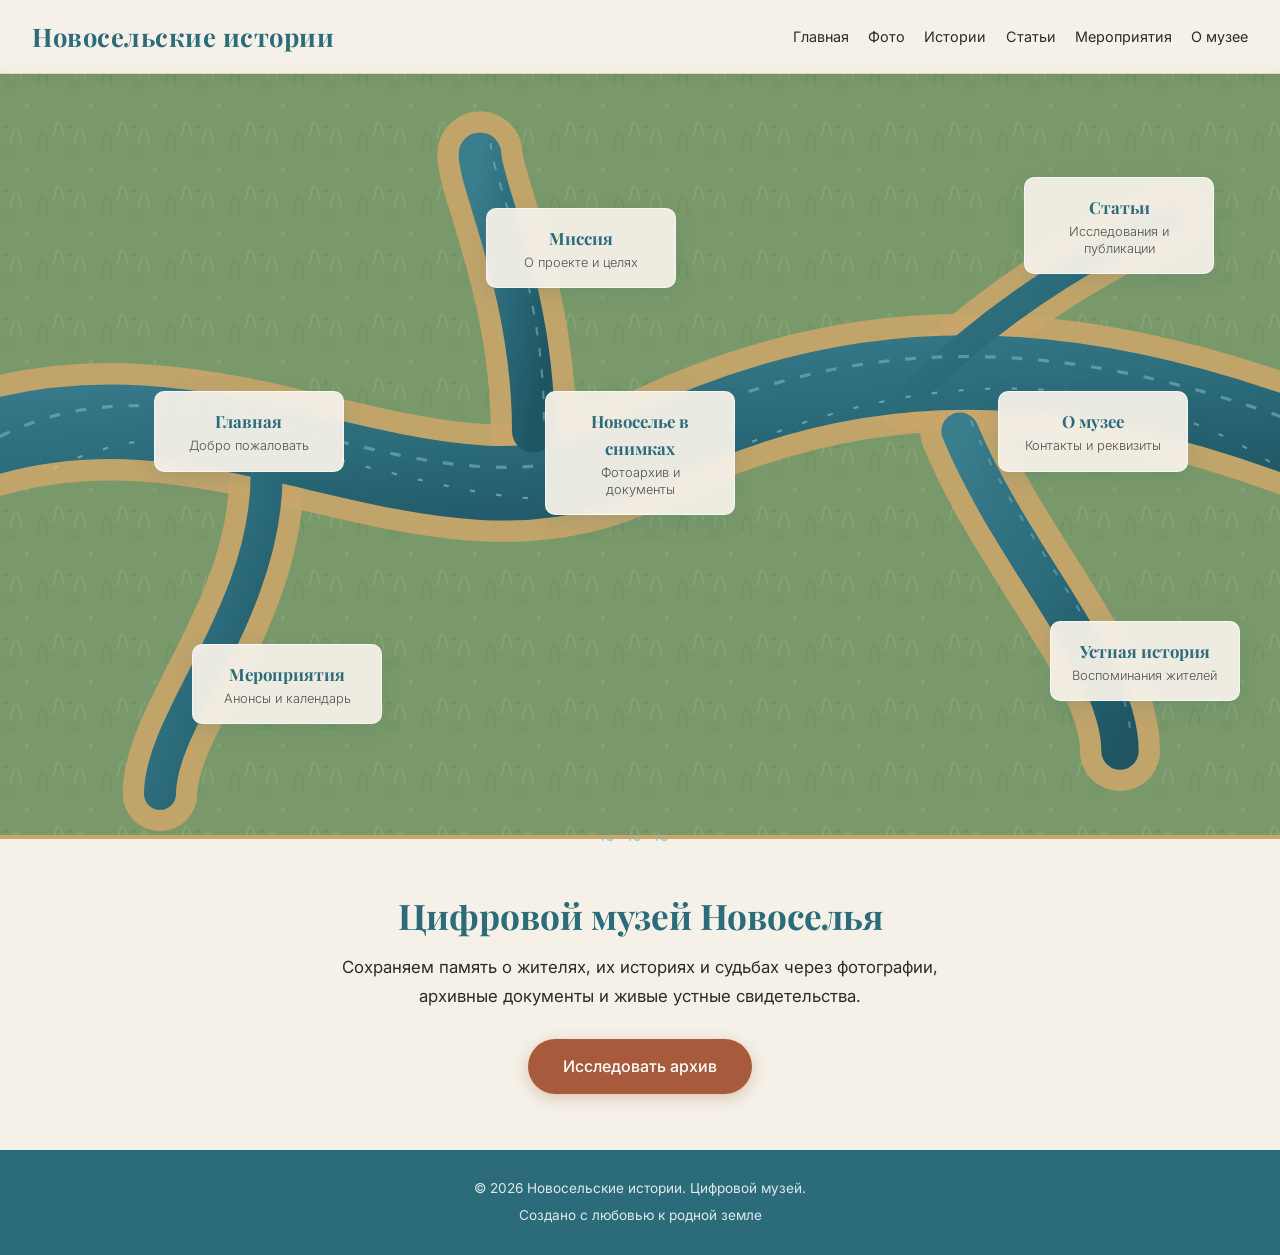
==== commit 96315713: "Update index.html" ====
--- a/index.html
+++ b/index.html
@@ -61,7 +61,7 @@
             100% { opacity: 0.7; stroke-dashoffset: -20; }
         }
 
-        /* Карточки-островки (абсолютное позиционирование для привязки к реке) */
+        /* Карточки-островки */
         .island-card { 
             position: absolute;
             background: rgba(245, 241, 232, 0.95); 
@@ -81,15 +81,15 @@
         .island-card h3 { font-family: var(--font-heading); font-size: 1.05rem; color: var(--color-water-deep); margin-bottom: 0.2rem; font-weight: 700; }
         .island-card p { font-size: 0.8rem; color: var(--color-text); opacity: 0.8; font-weight: 300; line-height: 1.3; }
 
-        /* Привязка карточек к координатам реки (в процентах для адаптивности) */
+        /* Привязка карточек к координатам реки */
         .island-home { top: 42%; left: 12%; }
         .island-mission { top: 18%; left: 38%; }
         .island-photos { top: 42%; left: 50%; transform: translateX(-50%); }
         .island-photos:hover { transform: translateX(-50%) translateY(-5px) scale(1.03); }
         .island-oral { top: 72%; left: 82%; }
-        .island-articles { top: 22%; left: 80%; }
+        .island-articles { top: 14%; left: 80%; }
         .island-events { top: 75%; left: 15%; }
-        .island-about { top: 42%; left: 88%; }
+        .island-about { top: 42%; left: 78%; }
 
         /* Приветственный блок */
         .welcome-section { 
@@ -126,7 +126,7 @@
         @keyframes slideIn { from { transform: translateX(120%); opacity: 0; } to { transform: translateX(0); opacity: 1; } }
         @keyframes slideOut { from { transform: translateX(0); opacity: 1; } to { transform: translateX(120%); opacity: 0; } }
 
-        /* ===== МОБИЛЬНАЯ ВЕРСИЯ: Вертикальная река ===== */
+        /* ===== МОБИЛЬНАЯ ВЕРСИЯ ===== */
         @media (max-width: 768px) {
             .header-content { flex-direction: column; align-items: center; text-align: center; }
             .site-title { font-size: 1.3rem; }
@@ -135,7 +135,6 @@
             
             .map-container { min-height: auto; padding: 2rem 0; background: var(--color-grass-1); }
             
-            /* Переопределяем абсолютное позиционирование для мобильных */
             .island-card {
                 position: relative;
                 top: auto !important;
@@ -147,7 +146,6 @@
             }
             .island-card:hover { transform: translateY(-3px) scale(1.02) !important; }
             
-            /* Визуальная вертикальная река по центру для мобильных */
             .map-container::before {
                 content: '';
                 position: absolute;
@@ -161,7 +159,6 @@
                 opacity: 0.6;
             }
             
-            /* Чередование карточек слева и справа от "реки" */
             .island-home { margin-left: 5%; }
             .island-mission { margin-right: 5%; }
             .island-photos { margin-left: 5%; }
@@ -194,10 +191,8 @@
         <div class="map-container">
             <svg class="channels-bg" viewBox="0 0 1200 800" preserveAspectRatio="xMidYMid slice" xmlns="http://www.w3.org/2000/svg">
                 <defs>
-                    <!-- Паттерн травы: создаёт ощущение живого поля, а не плоского цвета -->
                     <pattern id="grassTexture" x="0" y="0" width="60" height="60" patternUnits="userSpaceOnUse">
                         <rect width="60" height="60" fill="#7A996A"/>
-                        <!-- Травинки и неровности -->
                         <path d="M10 50 Q15 20 20 50" stroke="#8FA87C" stroke-width="2" fill="none" opacity="0.5"/>
                         <path d="M35 55 Q40 25 45 55" stroke="#6B8E5C" stroke-width="2" fill="none" opacity="0.6"/>
                         <path d="M50 45 Q55 15 60 45" stroke="#9BB88A" stroke-width="1.5" fill="none" opacity="0.4"/>
@@ -213,36 +208,30 @@
                     </linearGradient>
                 </defs>
                 
-                <!-- Слой 1: Текстурированная трава на весь фон -->
                 <rect width="1200" height="800" fill="url(#grassTexture)" />
 
-                <!-- Слой 2: Берега рек (песчаная кромка между травой и водой) -->
-                <!-- Главная река -->
+                <!-- Берега -->
                 <path d="M -50 400 C 200 300, 400 500, 600 400 S 1000 300, 1250 400" fill="none" stroke="#C9A66B" stroke-width="110" stroke-linecap="round" opacity="0.9"/>
-                <!-- Верхнее ответвление (Миссия) -->
                 <path d="M 500 380 C 500 250, 450 150, 450 120" fill="none" stroke="#C9A66B" stroke-width="80" stroke-linecap="round" opacity="0.9"/>
-                <!-- Нижнее левое ответвление (Мероприятия) -->
                 <path d="M 250 420 C 250 550, 150 650, 150 720" fill="none" stroke="#C9A66B" stroke-width="70" stroke-linecap="round" opacity="0.9"/>
-                <!-- Нижнее правое ответвление (Устная история) -->
                 <path d="M 900 380 C 950 500, 1050 600, 1050 680" fill="none" stroke="#C9A66B" stroke-width="75" stroke-linecap="round" opacity="0.9"/>
-                <!-- Верхнее правое ответвление (Статьи) -->
                 <path d="M 850 350 C 950 250, 1050 200, 1100 180" fill="none" stroke="#C9A66B" stroke-width="60" stroke-linecap="round" opacity="0.9"/>
 
-                <!-- Слой 3: Основная вода -->
+                <!-- Вода -->
                 <path d="M -50 400 C 200 300, 400 500, 600 400 S 1000 300, 1250 400" fill="none" stroke="url(#waterDeep)" stroke-width="70" stroke-linecap="round"/>
                 <path d="M 500 380 C 500 250, 450 150, 450 120" fill="none" stroke="url(#waterDeep)" stroke-width="40" stroke-linecap="round"/>
                 <path d="M 250 420 C 250 550, 150 650, 150 720" fill="none" stroke="url(#waterDeep)" stroke-width="30" stroke-linecap="round"/>
                 <path d="M 900 380 C 950 500, 1050 600, 1050 680" fill="none" stroke="url(#waterDeep)" stroke-width="35" stroke-linecap="round"/>
                 <path d="M 850 350 C 950 250, 1050 200, 1100 180" fill="none" stroke="url(#waterDeep)" stroke-width="25" stroke-linecap="round"/>
 
-                <!-- Слой 4: Блики и рябь на воде -->
+                <!-- Блики -->
                 <path class="water-shimmer" d="M 0 385 C 200 285, 400 485, 600 385 S 1000 285, 1250 385" fill="none" stroke="#7FB5C0" stroke-width="3" stroke-dasharray="10, 15" opacity="0.6"/>
                 <path class="water-shimmer" d="M 50 415 C 250 315, 450 515, 650 415 S 1050 315, 1200 415" fill="none" stroke="#a8d5e0" stroke-width="2" stroke-dasharray="5, 20" opacity="0.5" style="animation-delay: 1.5s;"/>
                 <path class="water-shimmer" d="M 510 370 C 510 240, 460 140, 460 110" fill="none" stroke="#7FB5C0" stroke-width="2" stroke-dasharray="8, 12" opacity="0.6" style="animation-delay: 0.5s;"/>
                 <path class="water-shimmer" d="M 910 370 C 960 490, 1060 590, 1060 670" fill="none" stroke="#7FB5C0" stroke-width="2" stroke-dasharray="6, 14" opacity="0.5" style="animation-delay: 2s;"/>
             </svg>
 
-            <!-- Карточки-островки, привязанные к ответвлениям -->
+            <!-- Карточки -->
             <div class="island-card island-home" data-section="home">
                 <h3>Главная</h3>
                 <p>Добро пожаловать</p>
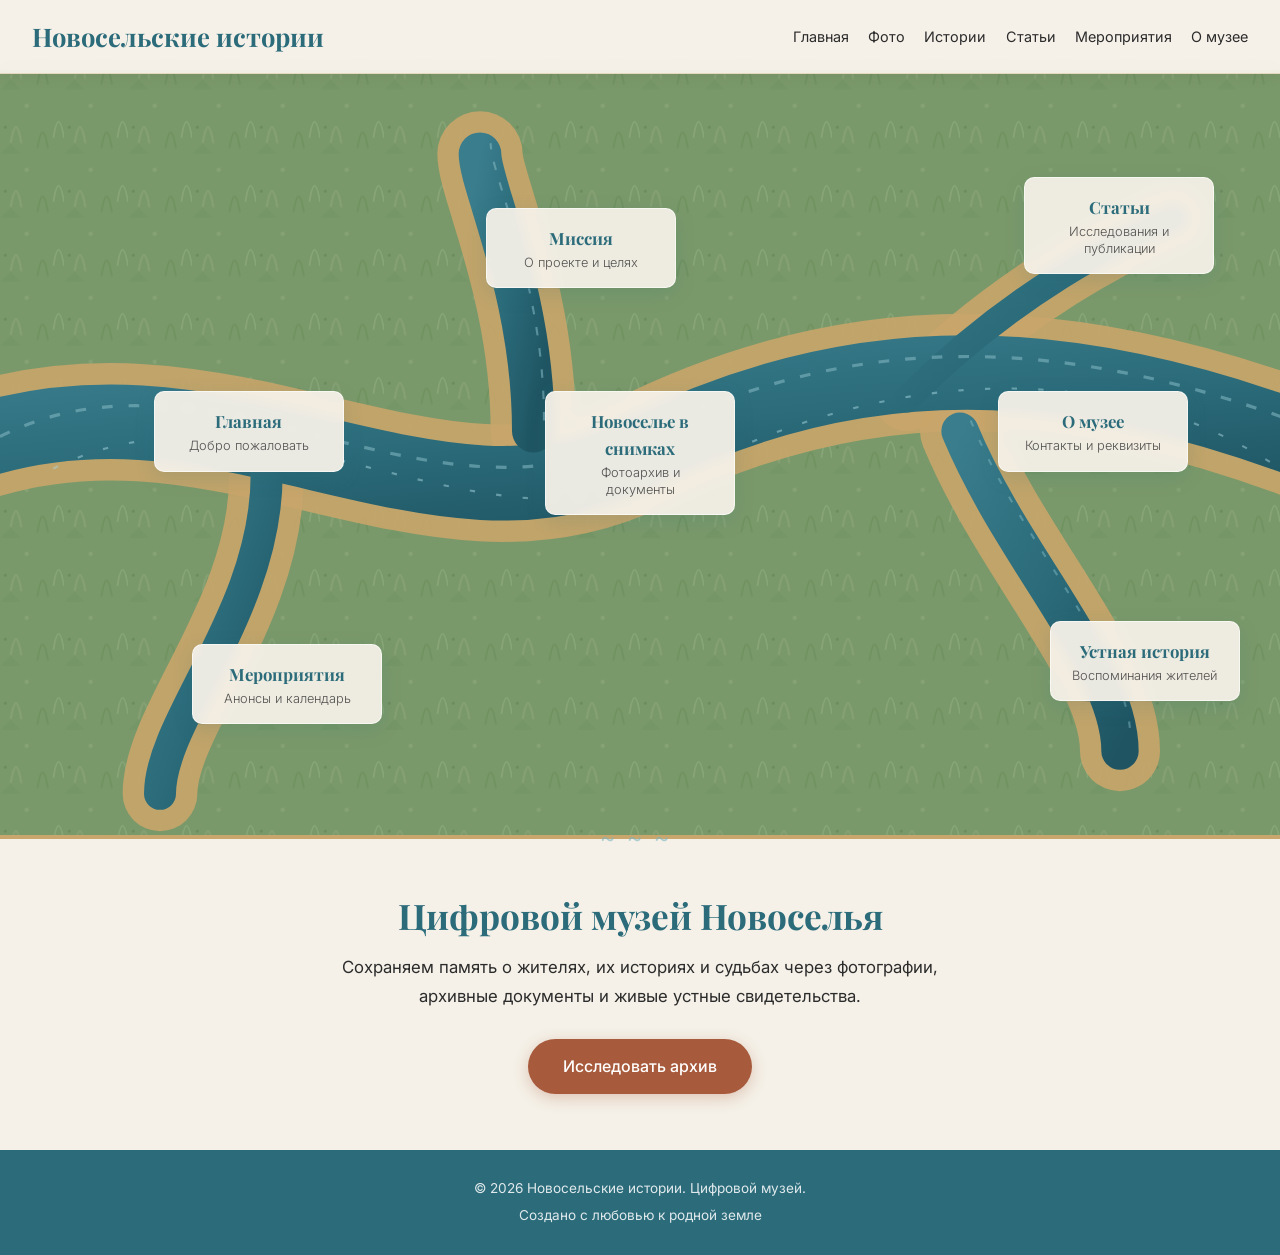
==== commit 196d928f: "Update index.html" ====
--- a/index.html
+++ b/index.html
@@ -9,79 +9,34 @@
     <link href="https://fonts.googleapis.com/css2?family=Playfair+Display:ital,wght@0,400;0,700;1,400&family=Inter:wght@300;400;500&display=swap" rel="stylesheet">
     <style>
         :root {
-            --color-water-deep: #2B6B7A;
-            --color-water-light: #7FB5C0;
-            --color-bank: #C9A66B;
-            --color-grass-1: #7A996A;
-            --color-grass-2: #6B8E5C;
-            --color-grass-3: #8FA87C;
-            --color-bg: #F5F1E8;
-            --color-text: #2C2C2C;
-            --color-accent: #A85A3C;
-            --font-heading: 'Playfair Display', Georgia, serif;
-            --font-body: 'Inter', -apple-system, sans-serif;
+            --color-water-deep: #2B6B7A; --color-water-light: #7FB5C0; --color-bank: #C9A66B;
+            --color-grass-1: #7A996A; --color-bg: #F5F1E8; --color-text: #2C2C2C; --color-accent: #A85A3C;
+            --font-heading: 'Playfair Display', Georgia, serif; --font-body: 'Inter', -apple-system, sans-serif;
         }
         * { margin: 0; padding: 0; box-sizing: border-box; }
         html, body { width: 100%; min-height: 100vh; scroll-behavior: smooth; }
         body { font-family: var(--font-body); color: var(--color-text); background-color: var(--color-bg); line-height: 1.6; }
         
-        /* Шапка */
-        .site-header { 
-            position: fixed; top: 0; left: 0; right: 0; 
-            background: rgba(245, 241, 232, 0.95); 
-            backdrop-filter: blur(8px); -webkit-backdrop-filter: blur(8px);
-            z-index: 1000; padding: 1rem 2rem; 
-            box-shadow: 0 2px 15px rgba(0,0,0,0.06); 
-            border-bottom: 1px solid rgba(201, 166, 107, 0.3); 
-        }
+        .site-header { position: fixed; top: 0; left: 0; right: 0; background: rgba(245, 241, 232, 0.95); backdrop-filter: blur(8px); z-index: 1000; padding: 1rem 2rem; box-shadow: 0 2px 15px rgba(0,0,0,0.06); border-bottom: 1px solid rgba(201, 166, 107, 0.3); }
         .header-content { max-width: 1300px; margin: 0 auto; display: flex; justify-content: space-between; align-items: center; flex-wrap: wrap; gap: 1rem; }
-        .site-title { font-family: var(--font-heading); font-size: 1.6rem; font-weight: 700; color: var(--color-water-deep); letter-spacing: 0.5px; }
+        .site-title { font-family: var(--font-heading); font-size: 1.6rem; font-weight: 700; color: var(--color-water-deep); text-decoration: none; }
         .main-nav { display: flex; gap: 1.2rem; flex-wrap: wrap; }
-        .nav-link { font-size: 0.9rem; color: var(--color-text); text-decoration: none; transition: color 0.3s ease; position: relative; font-weight: 400; }
+        .nav-link { font-size: 0.9rem; color: var(--color-text); text-decoration: none; transition: color 0.3s ease; position: relative; }
         .nav-link:hover { color: var(--color-accent); }
         .nav-link::after { content: ''; position: absolute; bottom: -4px; left: 0; width: 0; height: 2px; background: var(--color-accent); transition: width 0.3s ease; }
         .nav-link:hover::after { width: 100%; }
 
-        /* Лендинг */
         .landing-page { padding-top: 70px; }
-        .map-container { 
-            position: relative; width: 100%; min-height: 85vh; 
-            background-color: var(--color-grass-1);
-            overflow: hidden; 
-        }
-        
-        /* SVG карта */
+        .map-container { position: relative; width: 100%; min-height: 85vh; background-color: var(--color-grass-1); overflow: hidden; }
         .channels-bg { position: absolute; top: 0; left: 0; width: 100%; height: 100%; z-index: 1; }
-        
-        .water-shimmer {
-            animation: shimmer 6s ease-in-out infinite alternate;
-        }
-        @keyframes shimmer {
-            0% { opacity: 0.3; stroke-dashoffset: 0; }
-            100% { opacity: 0.7; stroke-dashoffset: -20; }
-        }
+        .water-shimmer { animation: shimmer 6s ease-in-out infinite alternate; }
+        @keyframes shimmer { 0% { opacity: 0.3; stroke-dashoffset: 0; } 100% { opacity: 0.7; stroke-dashoffset: -20; } }
 
-        /* Карточки-островки */
-        .island-card { 
-            position: absolute;
-            background: rgba(245, 241, 232, 0.95); 
-            padding: 1rem 1.2rem; border-radius: 10px; 
-            box-shadow: 0 6px 20px rgba(43, 107, 122, 0.15); 
-            text-align: center; transition: all 0.4s cubic-bezier(0.25, 0.46, 0.45, 0.94); 
-            border: 1px solid rgba(255, 255, 255, 0.6); 
-            backdrop-filter: blur(4px); -webkit-backdrop-filter: blur(4px);
-            cursor: pointer; width: 190px; z-index: 5;
-        }
-        .island-card:hover { 
-            transform: translateY(-5px) scale(1.03); 
-            box-shadow: 0 12px 30px rgba(43, 107, 122, 0.25); 
-            background: rgba(245, 241, 232, 0.98);
-            border-color: var(--color-water-light);
-        }
+        .island-card { position: absolute; background: rgba(245, 241, 232, 0.95); padding: 1rem 1.2rem; border-radius: 10px; box-shadow: 0 6px 20px rgba(43, 107, 122, 0.15); text-align: center; transition: all 0.4s cubic-bezier(0.25, 0.46, 0.45, 0.94); border: 1px solid rgba(255, 255, 255, 0.6); backdrop-filter: blur(4px); cursor: pointer; width: 190px; z-index: 5; text-decoration: none; display: block; }
+        .island-card:hover { transform: translateY(-5px) scale(1.03); box-shadow: 0 12px 30px rgba(43, 107, 122, 0.25); background: rgba(245, 241, 232, 0.98); border-color: var(--color-water-light); }
         .island-card h3 { font-family: var(--font-heading); font-size: 1.05rem; color: var(--color-water-deep); margin-bottom: 0.2rem; font-weight: 700; }
         .island-card p { font-size: 0.8rem; color: var(--color-text); opacity: 0.8; font-weight: 300; line-height: 1.3; }
 
-        /* Привязка карточек к координатам реки */
         .island-home { top: 42%; left: 12%; }
         .island-mission { top: 18%; left: 38%; }
         .island-photos { top: 42%; left: 50%; transform: translateX(-50%); }
@@ -91,94 +46,43 @@
         .island-events { top: 75%; left: 15%; }
         .island-about { top: 42%; left: 78%; }
 
-        /* Приветственный блок */
-        .welcome-section { 
-            background: var(--color-bg); padding: 3.5rem 2rem; text-align: center; 
-            border-top: 4px solid var(--color-bank);
-            position: relative;
-        }
-        .welcome-section::before {
-            content: '~~~'; position: absolute; top: -20px; left: 50%; transform: translateX(-50%);
-            color: var(--color-water-light); font-size: 1.5rem; letter-spacing: 12px; opacity: 0.6;
-        }
+        .welcome-section { background: var(--color-bg); padding: 3.5rem 2rem; text-align: center; border-top: 4px solid var(--color-bank); position: relative; }
+        .welcome-section::before { content: '~~~'; position: absolute; top: -20px; left: 50%; transform: translateX(-50%); color: var(--color-water-light); font-size: 1.5rem; letter-spacing: 12px; opacity: 0.6; }
         .welcome-content { max-width: 650px; margin: 0 auto; }
         .welcome-title { font-family: var(--font-heading); font-size: 2.2rem; color: var(--color-water-deep); margin-bottom: 1rem; line-height: 1.2; }
         .welcome-text { font-size: 1.05rem; margin-bottom: 1.8rem; color: var(--color-text); line-height: 1.7; }
-        .cta-button { 
-            display: inline-block; padding: 0.9rem 2.2rem; background: var(--color-accent); 
-            color: white; text-decoration: none; border-radius: 50px; font-weight: 500; 
-            transition: all 0.3s ease; box-shadow: 0 4px 15px rgba(168, 90, 60, 0.3);
-        }
+        .cta-button { display: inline-block; padding: 0.9rem 2.2rem; background: var(--color-accent); color: white; text-decoration: none; border-radius: 50px; font-weight: 500; transition: all 0.3s ease; box-shadow: 0 4px 15px rgba(168, 90, 60, 0.3); }
         .cta-button:hover { background: var(--color-water-deep); transform: translateY(-3px); box-shadow: 0 8px 25px rgba(43, 107, 122, 0.4); }
 
-        /* Футер */
         .site-footer { background: var(--color-water-deep); color: white; text-align: center; padding: 1.5rem; }
         .site-footer p { margin: 0.3rem 0; opacity: 0.85; font-size: 0.85rem; }
 
-        /* Уведомления */
-        .notification { 
-            position: fixed; top: 90px; right: 20px; background: var(--color-water-deep); 
-            color: white; padding: 0.9rem 1.3rem; border-radius: 8px; 
-            box-shadow: 0 8px 20px rgba(0,0,0,0.2); z-index: 10000; 
-            animation: slideIn 0.4s cubic-bezier(0.175, 0.885, 0.32, 1.275); 
-            max-width: 320px; font-size: 0.85rem; border-left: 4px solid var(--color-bank);
-        }
+        .notification { position: fixed; top: 90px; right: 20px; background: var(--color-water-deep); color: white; padding: 0.9rem 1.3rem; border-radius: 8px; box-shadow: 0 8px 20px rgba(0,0,0,0.2); z-index: 10000; animation: slideIn 0.4s cubic-bezier(0.175, 0.885, 0.32, 1.275); max-width: 320px; font-size: 0.85rem; border-left: 4px solid var(--color-bank); }
         @keyframes slideIn { from { transform: translateX(120%); opacity: 0; } to { transform: translateX(0); opacity: 1; } }
         @keyframes slideOut { from { transform: translateX(0); opacity: 1; } to { transform: translateX(120%); opacity: 0; } }
 
-        /* ===== МОБИЛЬНАЯ ВЕРСИЯ ===== */
         @media (max-width: 768px) {
             .header-content { flex-direction: column; align-items: center; text-align: center; }
             .site-title { font-size: 1.3rem; }
             .main-nav { justify-content: center; gap: 0.6rem; }
             .nav-link { font-size: 0.8rem; }
-            
             .map-container { min-height: auto; padding: 2rem 0; background: var(--color-grass-1); }
-            
-            .island-card {
-                position: relative;
-                top: auto !important;
-                left: auto !important;
-                transform: none !important;
-                width: 85%;
-                max-width: 320px;
-                margin: 0 auto 1.5rem auto;
-            }
+            .island-card { position: relative; top: auto !important; left: auto !important; transform: none !important; width: 85%; max-width: 320px; margin: 0 auto 1.5rem auto; }
             .island-card:hover { transform: translateY(-3px) scale(1.02) !important; }
-            
-            .map-container::before {
-                content: '';
-                position: absolute;
-                top: 0; left: 50%;
-                transform: translateX(-50%);
-                width: 40px;
-                height: 100%;
-                background: linear-gradient(to bottom, var(--color-water-light), var(--color-water-deep), var(--color-water-light));
-                border-radius: 20px;
-                z-index: 1;
-                opacity: 0.6;
-            }
-            
-            .island-home { margin-left: 5%; }
-            .island-mission { margin-right: 5%; }
-            .island-photos { margin-left: 5%; }
-            .island-events { margin-right: 5%; }
-            .island-oral { margin-left: 5%; }
-            .island-articles { margin-right: 5%; }
-            .island-about { margin-left: 5%; }
-
-            .welcome-title { font-size: 1.7rem; }
-            .welcome-text { font-size: 0.95rem; }
+            .map-container::before { content: ''; position: absolute; top: 0; left: 50%; transform: translateX(-50%); width: 40px; height: 100%; background: linear-gradient(to bottom, var(--color-water-light), var(--color-water-deep), var(--color-water-light)); border-radius: 20px; z-index: 1; opacity: 0.6; }
+            .island-home { margin-left: 5%; } .island-mission { margin-right: 5%; } .island-photos { margin-left: 5%; }
+            .island-events { margin-right: 5%; } .island-oral { margin-left: 5%; } .island-articles { margin-right: 5%; } .island-about { margin-left: 5%; }
+            .welcome-title { font-size: 1.7rem; } .welcome-text { font-size: 0.95rem; }
         }
     </style>
 </head>
 <body>
     <header class="site-header">
         <div class="header-content">
-            <h1 class="site-title">Новосельские истории</h1>
+            <a href="index.html" class="site-title">Новосельские истории</a>
             <nav class="main-nav">
-                <a href="#" class="nav-link" data-section="home">Главная</a>
-                <a href="#" class="nav-link" data-section="photos">Фото</a>
+                <a href="index.html" class="nav-link">Главная</a>
+                <a href="photos.html" class="nav-link">Фото</a>
                 <a href="#" class="nav-link" data-section="oral-history">Истории</a>
                 <a href="#" class="nav-link" data-section="articles">Статьи</a>
                 <a href="#" class="nav-link" data-section="events">Мероприятия</a>
@@ -200,76 +104,44 @@
                         <circle cx="5" cy="35" r="1.5" fill="#5A7A4C" opacity="0.4"/>
                         <path d="M0 60 L10 50 L20 60" fill="#6B8E5C" opacity="0.3"/>
                     </pattern>
-
                     <linearGradient id="waterDeep" x1="0%" y1="0%" x2="100%" y2="100%">
-                        <stop offset="0%" stop-color="#3a7d8c" />
-                        <stop offset="50%" stop-color="#2B6B7A" />
-                        <stop offset="100%" stop-color="#1f5563" />
+                        <stop offset="0%" stop-color="#3a7d8c" /><stop offset="50%" stop-color="#2B6B7A" /><stop offset="100%" stop-color="#1f5563" />
                     </linearGradient>
                 </defs>
-                
                 <rect width="1200" height="800" fill="url(#grassTexture)" />
-
-                <!-- Берега -->
                 <path d="M -50 400 C 200 300, 400 500, 600 400 S 1000 300, 1250 400" fill="none" stroke="#C9A66B" stroke-width="110" stroke-linecap="round" opacity="0.9"/>
                 <path d="M 500 380 C 500 250, 450 150, 450 120" fill="none" stroke="#C9A66B" stroke-width="80" stroke-linecap="round" opacity="0.9"/>
                 <path d="M 250 420 C 250 550, 150 650, 150 720" fill="none" stroke="#C9A66B" stroke-width="70" stroke-linecap="round" opacity="0.9"/>
                 <path d="M 900 380 C 950 500, 1050 600, 1050 680" fill="none" stroke="#C9A66B" stroke-width="75" stroke-linecap="round" opacity="0.9"/>
                 <path d="M 850 350 C 950 250, 1050 200, 1100 180" fill="none" stroke="#C9A66B" stroke-width="60" stroke-linecap="round" opacity="0.9"/>
-
-                <!-- Вода -->
                 <path d="M -50 400 C 200 300, 400 500, 600 400 S 1000 300, 1250 400" fill="none" stroke="url(#waterDeep)" stroke-width="70" stroke-linecap="round"/>
                 <path d="M 500 380 C 500 250, 450 150, 450 120" fill="none" stroke="url(#waterDeep)" stroke-width="40" stroke-linecap="round"/>
                 <path d="M 250 420 C 250 550, 150 650, 150 720" fill="none" stroke="url(#waterDeep)" stroke-width="30" stroke-linecap="round"/>
                 <path d="M 900 380 C 950 500, 1050 600, 1050 680" fill="none" stroke="url(#waterDeep)" stroke-width="35" stroke-linecap="round"/>
                 <path d="M 850 350 C 950 250, 1050 200, 1100 180" fill="none" stroke="url(#waterDeep)" stroke-width="25" stroke-linecap="round"/>
-
-                <!-- Блики -->
                 <path class="water-shimmer" d="M 0 385 C 200 285, 400 485, 600 385 S 1000 285, 1250 385" fill="none" stroke="#7FB5C0" stroke-width="3" stroke-dasharray="10, 15" opacity="0.6"/>
                 <path class="water-shimmer" d="M 50 415 C 250 315, 450 515, 650 415 S 1050 315, 1200 415" fill="none" stroke="#a8d5e0" stroke-width="2" stroke-dasharray="5, 20" opacity="0.5" style="animation-delay: 1.5s;"/>
                 <path class="water-shimmer" d="M 510 370 C 510 240, 460 140, 460 110" fill="none" stroke="#7FB5C0" stroke-width="2" stroke-dasharray="8, 12" opacity="0.6" style="animation-delay: 0.5s;"/>
                 <path class="water-shimmer" d="M 910 370 C 960 490, 1060 590, 1060 670" fill="none" stroke="#7FB5C0" stroke-width="2" stroke-dasharray="6, 14" opacity="0.5" style="animation-delay: 2s;"/>
             </svg>
 
-            <!-- Карточки -->
-            <div class="island-card island-home" data-section="home">
-                <h3>Главная</h3>
-                <p>Добро пожаловать</p>
-            </div>
-            <div class="island-card island-mission" data-section="mission">
-                <h3>Миссия</h3>
-                <p>О проекте и целях</p>
-            </div>
-            <div class="island-card island-photos" data-section="photos">
+            <a href="photos.html" class="island-card island-photos">
                 <h3>Новоселье в снимках</h3>
                 <p>Фотоархив и документы</p>
-            </div>
-            <div class="island-card island-oral" data-section="oral-history">
-                <h3>Устная история</h3>
-                <p>Воспоминания жителей</p>
-            </div>
-            <div class="island-card island-articles" data-section="articles">
-                <h3>Статьи</h3>
-                <p>Исследования и публикации</p>
-            </div>
-            <div class="island-card island-events" data-section="events">
-                <h3>Мероприятия</h3>
-                <p>Анонсы и календарь</p>
-            </div>
-            <div class="island-card island-about" data-section="about">
-                <h3>О музее</h3>
-                <p>Контакты и реквизиты</p>
-            </div>
+            </a>
+            <div class="island-card island-home" data-section="home"><h3>Главная</h3><p>Добро пожаловать</p></div>
+            <div class="island-card island-mission" data-section="mission"><h3>Миссия</h3><p>О проекте и целях</p></div>
+            <div class="island-card island-oral" data-section="oral-history"><h3>Устная история</h3><p>Воспоминания жителей</p></div>
+            <div class="island-card island-articles" data-section="articles"><h3>Статьи</h3><p>Исследования и публикации</p></div>
+            <div class="island-card island-events" data-section="events"><h3>Мероприятия</h3><p>Анонсы и календарь</p></div>
+            <div class="island-card island-about" data-section="about"><h3>О музее</h3><p>Контакты и реквизиты</p></div>
         </div>
 
         <section class="welcome-section">
             <div class="welcome-content">
                 <h2 class="welcome-title">Цифровой музей Новоселья</h2>
-                <p class="welcome-text">
-                    Сохраняем память о жителях, их историях и судьбах через фотографии, 
-                    архивные документы и живые устные свидетельства.
-                </p>
-                <a href="#" class="cta-button" data-section="photos">Исследовать архив</a>
+                <p class="welcome-text">Сохраняем память о жителях, их историях и судьбах через фотографии, архивные документы и живые устные свидетельства.</p>
+                <a href="photos.html" class="cta-button">Исследовать архив</a>
             </div>
         </section>
     </main>
@@ -283,46 +155,31 @@
 
     <script>
         document.addEventListener('DOMContentLoaded', function() {
-            const sectionNames = {
-                'home': 'Главная', 'mission': 'Миссия', 'photos': 'Новоселье в снимках',
-                'oral-history': 'Устная история', 'articles': 'Статьи', 'events': 'Мероприятия', 'about': 'О музее'
-            };
-
+            const sectionNames = { 'home': 'Главная', 'mission': 'Миссия', 'oral-history': 'Устная история', 'articles': 'Статьи', 'events': 'Мероприятия', 'about': 'О музее' };
             function showNotification(message) {
                 const existing = document.querySelector('.notification');
                 if (existing) existing.remove();
-                
                 const notification = document.createElement('div');
                 notification.className = 'notification';
                 notification.textContent = message;
                 document.body.appendChild(notification);
-                
                 setTimeout(() => {
                     notification.style.animation = 'slideOut 0.4s ease forwards';
                     setTimeout(() => notification.remove(), 400);
                 }, 3000);
             }
-
             document.querySelectorAll('[data-section]').forEach(el => {
                 el.addEventListener('click', function(e) {
                     e.preventDefault();
                     const section = this.getAttribute('data-section');
                     const name = sectionNames[section] || section;
-                    
-                    this.style.transform = this.classList.contains('island-photos') 
-                        ? 'translateX(-50%) scale(0.95)' 
-                        : 'scale(0.95)';
-                        
+                    this.style.transform = 'scale(0.95)';
                     setTimeout(() => {
-                        this.style.transform = this.classList.contains('island-photos') 
-                            ? 'translateX(-50%)' 
-                            : '';
+                        this.style.transform = '';
                         showNotification('Раздел «' + name + '» скоро будет доступен. Мы подключаем архив!');
                     }, 150);
                 });
             });
-            
-            console.log('🌊 Новосельские истории — сайт загружен');
         });
     </script>
 </body>
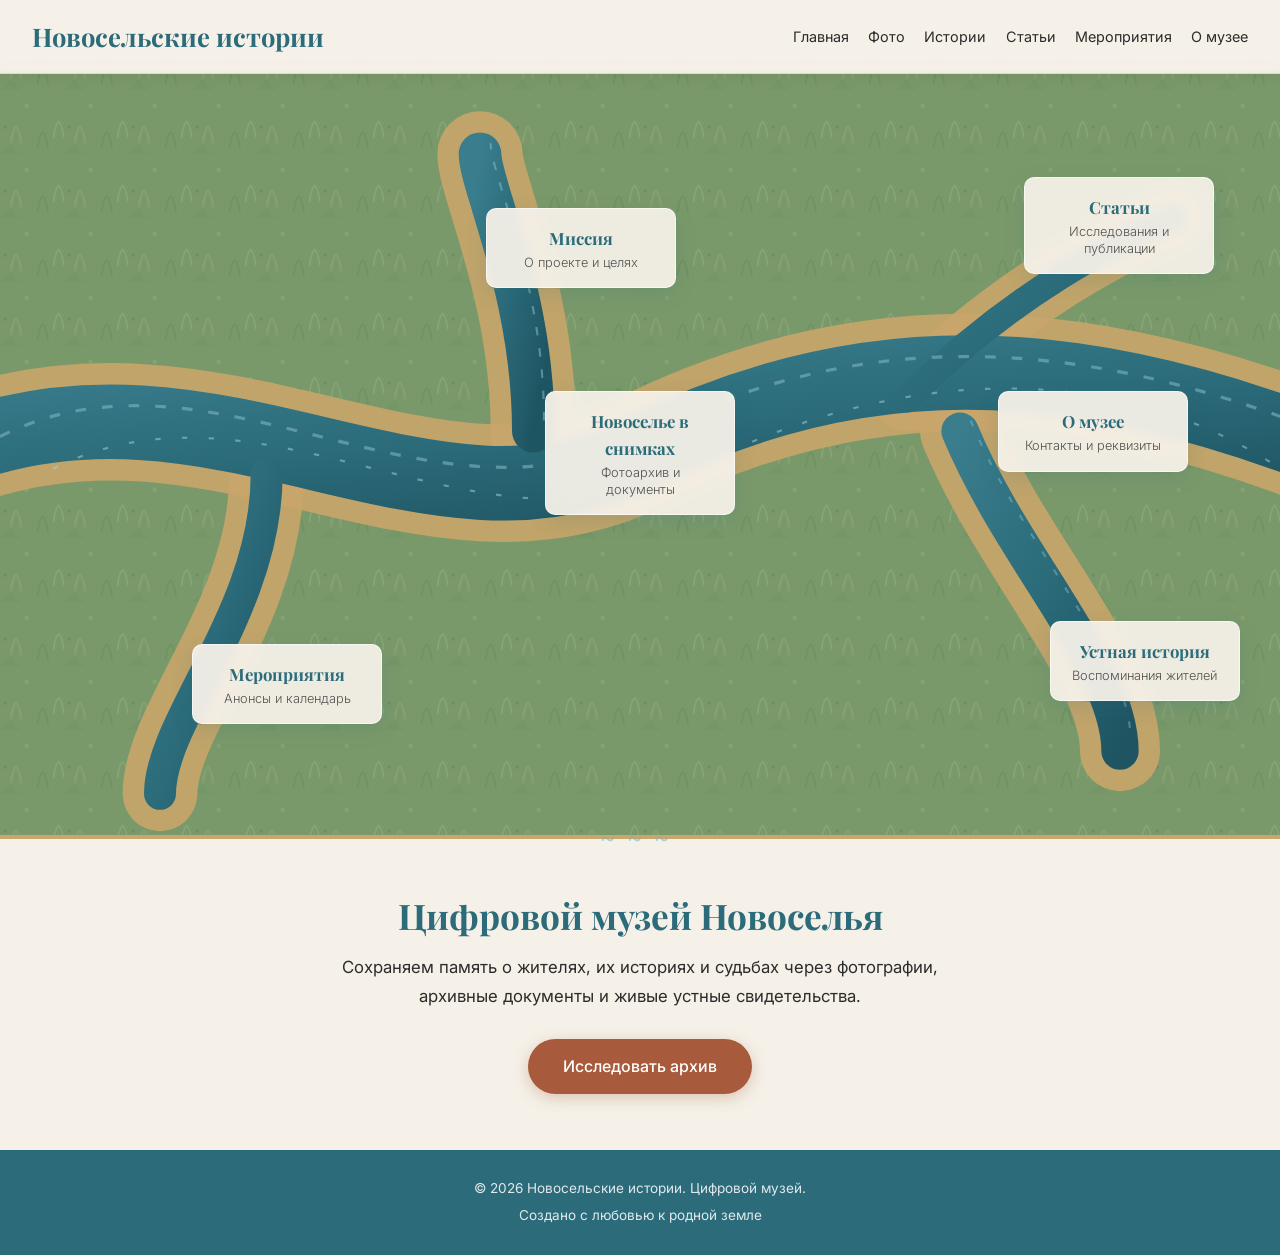
==== commit 67fd85a9: "Update index.html" ====
--- a/index.html
+++ b/index.html
@@ -57,10 +57,6 @@
         .site-footer { background: var(--color-water-deep); color: white; text-align: center; padding: 1.5rem; }
         .site-footer p { margin: 0.3rem 0; opacity: 0.85; font-size: 0.85rem; }
 
-        .notification { position: fixed; top: 90px; right: 20px; background: var(--color-water-deep); color: white; padding: 0.9rem 1.3rem; border-radius: 8px; box-shadow: 0 8px 20px rgba(0,0,0,0.2); z-index: 10000; animation: slideIn 0.4s cubic-bezier(0.175, 0.885, 0.32, 1.275); max-width: 320px; font-size: 0.85rem; border-left: 4px solid var(--color-bank); }
-        @keyframes slideIn { from { transform: translateX(120%); opacity: 0; } to { transform: translateX(0); opacity: 1; } }
-        @keyframes slideOut { from { transform: translateX(0); opacity: 1; } to { transform: translateX(120%); opacity: 0; } }
-
         @media (max-width: 768px) {
             .header-content { flex-direction: column; align-items: center; text-align: center; }
             .site-title { font-size: 1.3rem; }
@@ -83,10 +79,10 @@
             <nav class="main-nav">
                 <a href="index.html" class="nav-link">Главная</a>
                 <a href="photos.html" class="nav-link">Фото</a>
-                <a href="#" class="nav-link" data-section="oral-history">Истории</a>
-                <a href="#" class="nav-link" data-section="articles">Статьи</a>
-                <a href="#" class="nav-link" data-section="events">Мероприятия</a>
-                <a href="#" class="nav-link" data-section="about">О музее</a>
+                <a href="oral-history.html" class="nav-link">Истории</a>
+                <a href="articles.html" class="nav-link">Статьи</a>
+                <a href="events.html" class="nav-link">Мероприятия</a>
+                <a href="about.html" class="nav-link">О музее</a>
             </nav>
         </div>
     </header>
@@ -125,16 +121,12 @@
                 <path class="water-shimmer" d="M 910 370 C 960 490, 1060 590, 1060 670" fill="none" stroke="#7FB5C0" stroke-width="2" stroke-dasharray="6, 14" opacity="0.5" style="animation-delay: 2s;"/>
             </svg>
 
-            <a href="photos.html" class="island-card island-photos">
-                <h3>Новоселье в снимках</h3>
-                <p>Фотоархив и документы</p>
-            </a>
-            <div class="island-card island-home" data-section="home"><h3>Главная</h3><p>Добро пожаловать</p></div>
-            <div class="island-card island-mission" data-section="mission"><h3>Миссия</h3><p>О проекте и целях</p></div>
-            <div class="island-card island-oral" data-section="oral-history"><h3>Устная история</h3><p>Воспоминания жителей</p></div>
-            <div class="island-card island-articles" data-section="articles"><h3>Статьи</h3><p>Исследования и публикации</p></div>
-            <div class="island-card island-events" data-section="events"><h3>Мероприятия</h3><p>Анонсы и календарь</p></div>
-            <div class="island-card island-about" data-section="about"><h3>О музее</h3><p>Контакты и реквизиты</p></div>
+            <a href="mission.html" class="island-card island-mission"><h3>Миссия</h3><p>О проекте и целях</p></a>
+            <a href="articles.html" class="island-card island-articles"><h3>Статьи</h3><p>Исследования и публикации</p></a>
+            <a href="photos.html" class="island-card island-photos"><h3>Новоселье в снимках</h3><p>Фотоархив и документы</p></a>
+            <a href="oral-history.html" class="island-card island-oral"><h3>Устная история</h3><p>Воспоминания жителей</p></a>
+            <a href="events.html" class="island-card island-events"><h3>Мероприятия</h3><p>Анонсы и календарь</p></a>
+            <a href="about.html" class="island-card island-about"><h3>О музее</h3><p>Контакты и реквизиты</p></a>
         </div>
 
         <section class="welcome-section">
@@ -147,40 +139,8 @@
     </main>
 
     <footer class="site-footer">
-        <div class="footer-content">
-            <p>&copy; 2026 Новосельские истории. Цифровой музей.</p>
-            <p>Создано с любовью к родной земле</p>
-        </div>
+        <p>&copy; 2026 Новосельские истории. Цифровой музей.</p>
+        <p>Создано с любовью к родной земле</p>
     </footer>
-
-    <script>
-        document.addEventListener('DOMContentLoaded', function() {
-            const sectionNames = { 'home': 'Главная', 'mission': 'Миссия', 'oral-history': 'Устная история', 'articles': 'Статьи', 'events': 'Мероприятия', 'about': 'О музее' };
-            function showNotification(message) {
-                const existing = document.querySelector('.notification');
-                if (existing) existing.remove();
-                const notification = document.createElement('div');
-                notification.className = 'notification';
-                notification.textContent = message;
-                document.body.appendChild(notification);
-                setTimeout(() => {
-                    notification.style.animation = 'slideOut 0.4s ease forwards';
-                    setTimeout(() => notification.remove(), 400);
-                }, 3000);
-            }
-            document.querySelectorAll('[data-section]').forEach(el => {
-                el.addEventListener('click', function(e) {
-                    e.preventDefault();
-                    const section = this.getAttribute('data-section');
-                    const name = sectionNames[section] || section;
-                    this.style.transform = 'scale(0.95)';
-                    setTimeout(() => {
-                        this.style.transform = '';
-                        showNotification('Раздел «' + name + '» скоро будет доступен. Мы подключаем архив!');
-                    }, 150);
-                });
-            });
-        });
-    </script>
 </body>
 </html>
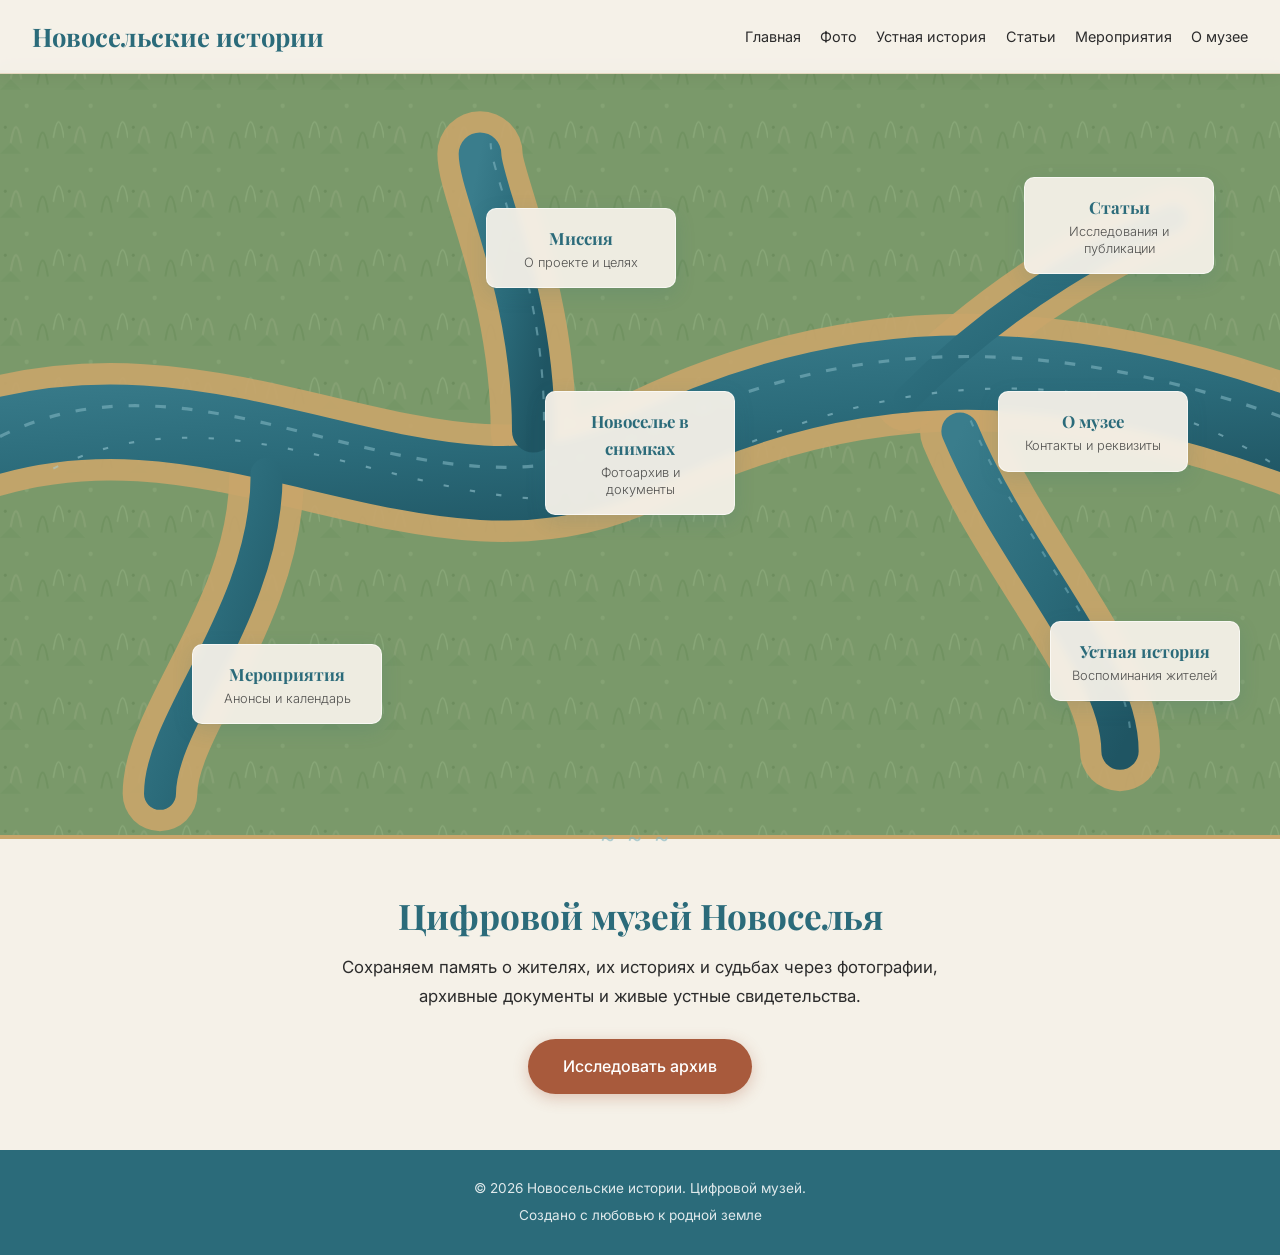
==== commit 27996d34: "Update index.html" ====
--- a/index.html
+++ b/index.html
@@ -79,7 +79,7 @@
             <nav class="main-nav">
                 <a href="index.html" class="nav-link">Главная</a>
                 <a href="photos.html" class="nav-link">Фото</a>
-                <a href="oral-history.html" class="nav-link">Истории</a>
+                <a href="oral-history.html" class="nav-link">Устная история</a>
                 <a href="articles.html" class="nav-link">Статьи</a>
                 <a href="events.html" class="nav-link">Мероприятия</a>
                 <a href="about.html" class="nav-link">О музее</a>
